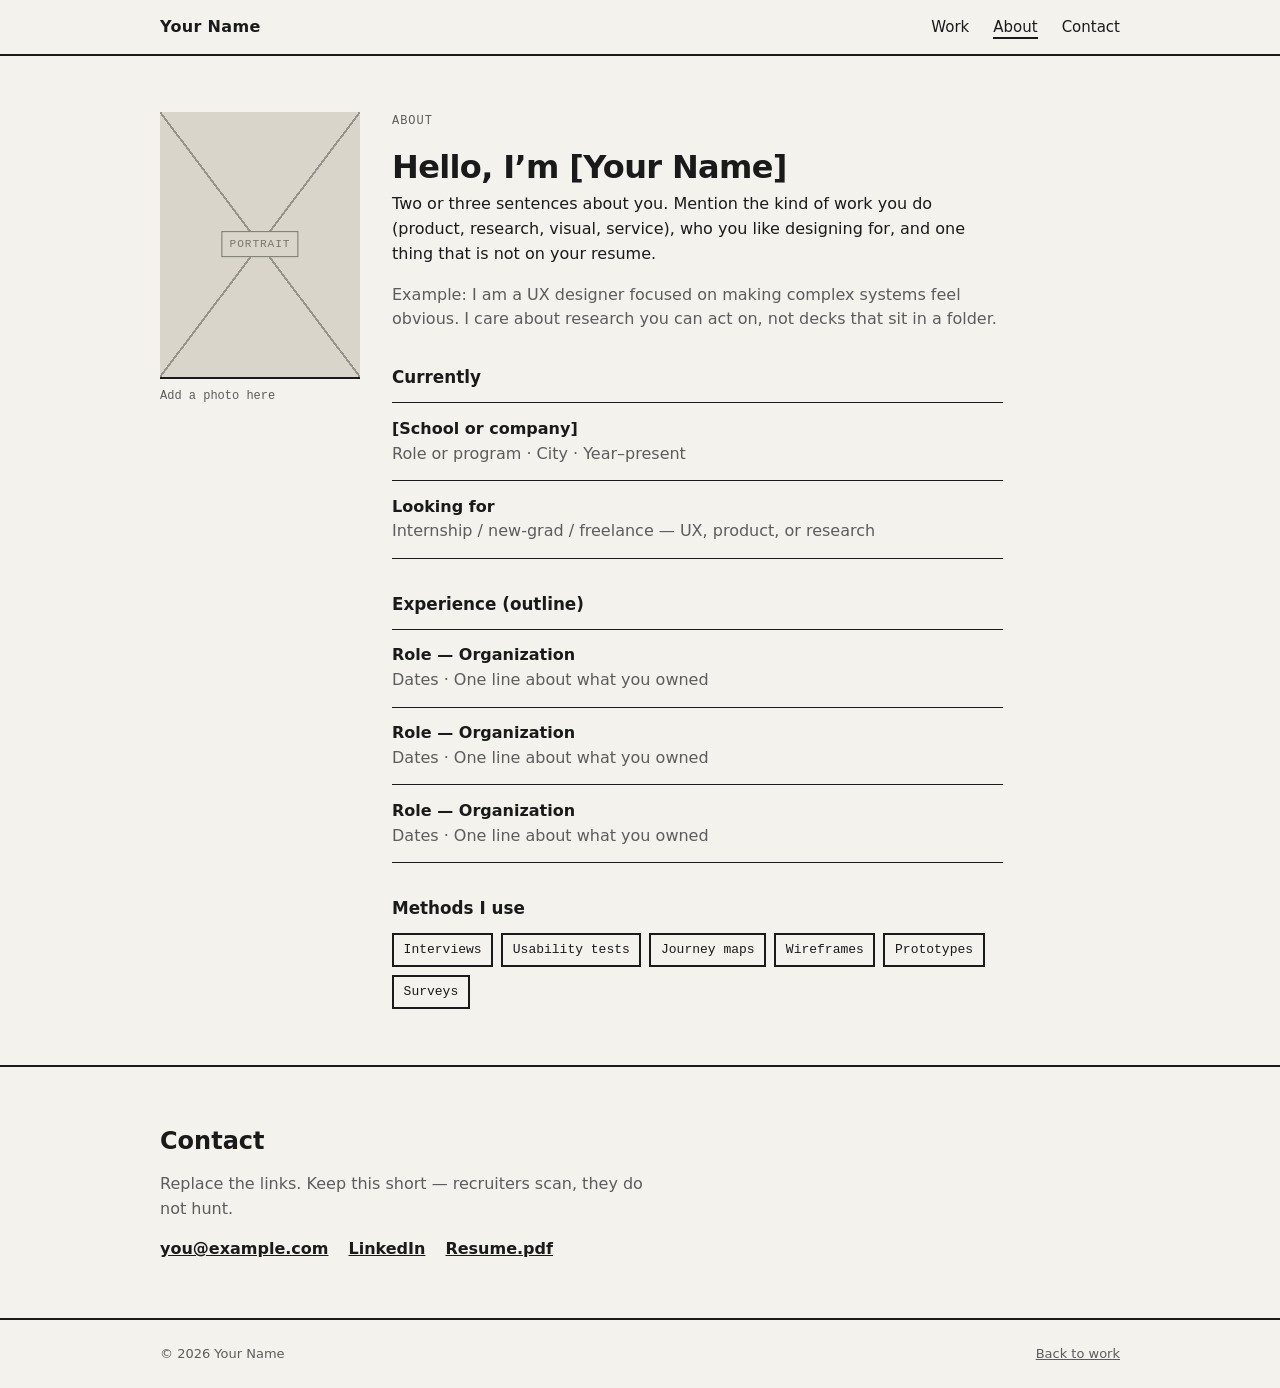
==== portfolio/about.html @ 162ba9b3 "Add low-fidelity UX portfolio skeleton Replace the developer-style template with a wireframe site me" ====
<!DOCTYPE html>
<html lang="en">
<head>
  <meta charset="UTF-8">
  <meta name="viewport" content="width=device-width, initial-scale=1.0">
  <title>About — Your Name</title>
  <meta name="description" content="About Your Name, UX designer.">
  <link rel="stylesheet" href="css/styles.css">
</head>
<body>
  <a class="skip-link" href="#main">Skip to content</a>

  <header class="site-header">
    <nav class="nav" aria-label="Primary">
      <a class="nav__mark" href="index.html">Your Name</a>
      <button class="nav__toggle" type="button" aria-label="Open menu" aria-expanded="false">
        <span></span><span></span><span></span>
      </button>
      <ul class="nav__links">
        <li><a href="index.html#work">Work</a></li>
        <li><a href="about.html" aria-current="page">About</a></li>
        <li><a href="#contact">Contact</a></li>
      </ul>
    </nav>
  </header>

  <main id="main">
    <section class="section">
      <div class="wrap split">
        <div>
          <!-- EDIT: replace this box with <img src="your-photo.jpg" alt="Your Name"> and add class box--photo to the parent -->
          <div class="box box--portrait" role="img" aria-label="Placeholder portrait">
            <span class="box__label">Portrait</span>
          </div>
          <p class="caption">Add a photo here</p>
        </div>

        <div class="prose">
          <p class="kicker">About</p>
          <h1 class="page-title">Hello, I’m [Your Name]</h1>
          <p>
            Two or three sentences about you. Mention the kind of work you do
            (product, research, visual, service), who you like designing for,
            and one thing that is not on your resume.
          </p>
          <p class="muted">
            Example: I am a UX designer focused on making complex systems
            feel obvious. I care about research you can act on, not decks
            that sit in a folder.
          </p>

          <h3>Currently</h3>
          <ul class="list">
            <li>
              <strong>[School or company]</strong>
              <span class="muted">Role or program · City · Year–present</span>
            </li>
            <li>
              <strong>Looking for</strong>
              <span class="muted">Internship / new-grad / freelance — UX, product, or research</span>
            </li>
          </ul>

          <h3>Experience (outline)</h3>
          <ul class="list">
            <li>
              <strong>Role — Organization</strong>
              <span class="muted">Dates · One line about what you owned</span>
            </li>
            <li>
              <strong>Role — Organization</strong>
              <span class="muted">Dates · One line about what you owned</span>
            </li>
            <li>
              <strong>Role — Organization</strong>
              <span class="muted">Dates · One line about what you owned</span>
            </li>
          </ul>

          <h3>Methods I use</h3>
          <div class="chip-row" aria-label="UX methods">
            <span class="chip">Interviews</span>
            <span class="chip">Usability tests</span>
            <span class="chip">Journey maps</span>
            <span class="chip">Wireframes</span>
            <span class="chip">Prototypes</span>
            <span class="chip">Surveys</span>
          </div>
        </div>
      </div>
    </section>

    <section class="section" id="contact">
      <div class="wrap">
        <h2>Contact</h2>
        <p class="muted" style="margin-top: 0.75rem; max-width: 50ch;">
          Replace the links. Keep this short — recruiters scan, they do not hunt.
        </p>
        <div class="contact-row">
          <a href="mailto:you@example.com">you@example.com</a>
          <a href="https://linkedin.com/in/yourusername" target="_blank" rel="noopener noreferrer">LinkedIn</a>
          <a href="#" aria-label="Resume PDF placeholder">Resume.pdf</a>
        </div>
      </div>
    </section>
  </main>

  <footer class="site-footer">
    <div class="wrap">
      <p>&copy; <span id="year"></span> Your Name</p>
      <p><a href="index.html">Back to work</a></p>
    </div>
  </footer>

  <script src="js/main.js"></script>
</body>
</html>
---- portfolio/css/styles.css ----
/* ==========================================================================
   UX portfolio skeleton — low-fidelity wireframe styles
   Edit the :root tokens below to restyle the whole site later.
   ========================================================================== */

:root {
  --ink: #1a1a1a;
  --paper: #f4f2ec;
  --paper-alt: #ebe8e0;
  --line: #1a1a1a;
  --mute: #5c5c5c;
  --block: #d9d5cb;
  --block-label: #7a776e;
  --focus: #1a1a1a;
  --max: 960px;
  --pad: 1.25rem;
  --header-h: 3.5rem;
  --font: "Segoe UI", system-ui, -apple-system, sans-serif;
  --font-mono: ui-monospace, "SF Mono", Menlo, Consolas, monospace;
}

*,
*::before,
*::after {
  box-sizing: border-box;
  margin: 0;
  padding: 0;
}

html {
  scroll-behavior: smooth;
}

body {
  font-family: var(--font);
  background: var(--paper);
  color: var(--ink);
  line-height: 1.55;
  min-height: 100vh;
}

img {
  max-width: 100%;
  display: block;
}

a {
  color: inherit;
}

a:focus-visible,
button:focus-visible {
  outline: 2px solid var(--focus);
  outline-offset: 3px;
}

.skip-link {
  position: absolute;
  left: var(--pad);
  top: -100px;
  background: var(--ink);
  color: var(--paper);
  padding: 0.5rem 0.75rem;
  z-index: 200;
}

.skip-link:focus {
  top: 0.5rem;
}

.wrap {
  width: min(100% - 2 * var(--pad), var(--max));
  margin-inline: auto;
}

/* --------------------------------------------------------------------------
   Header
   -------------------------------------------------------------------------- */

.site-header {
  position: sticky;
  top: 0;
  z-index: 100;
  height: var(--header-h);
  background: var(--paper);
  border-bottom: 2px solid var(--line);
}

.nav {
  display: flex;
  align-items: center;
  justify-content: space-between;
  height: 100%;
  width: min(100% - 2 * var(--pad), var(--max));
  margin-inline: auto;
  gap: 1rem;
}

.nav__mark {
  font-weight: 700;
  letter-spacing: 0.02em;
  text-decoration: none;
}

.nav__links {
  display: flex;
  gap: 1.5rem;
  list-style: none;
}

.nav__links a {
  text-decoration: none;
  font-size: 0.9375rem;
  border-bottom: 2px solid transparent;
  padding-bottom: 0.1rem;
}

.nav__links a:hover,
.nav__links a[aria-current="page"] {
  border-bottom-color: var(--ink);
}

.nav__toggle {
  display: none;
  background: none;
  border: 2px solid var(--line);
  width: 2.25rem;
  height: 2.25rem;
  cursor: pointer;
  position: relative;
}

.nav__toggle span {
  display: block;
  width: 14px;
  height: 2px;
  background: var(--ink);
  margin: 3px auto;
}

/* --------------------------------------------------------------------------
   Hero
   -------------------------------------------------------------------------- */

.hero {
  padding-block: 4rem 3rem;
  border-bottom: 2px solid var(--line);
}

.kicker {
  font-family: var(--font-mono);
  font-size: 0.75rem;
  letter-spacing: 0.08em;
  text-transform: uppercase;
  color: var(--mute);
  margin-bottom: 0.75rem;
}

.hero h1 {
  font-size: clamp(2rem, 6vw, 3.25rem);
  font-weight: 700;
  letter-spacing: -0.03em;
  line-height: 1.1;
  margin-bottom: 0.75rem;
}

.hero__role {
  font-size: 1.125rem;
  margin-bottom: 1rem;
}

.hero__blurb {
  max-width: 48ch;
  color: var(--mute);
  margin-bottom: 1.75rem;
}

.actions {
  display: flex;
  flex-wrap: wrap;
  gap: 0.75rem;
}

.btn {
  display: inline-block;
  padding: 0.6rem 1rem;
  border: 2px solid var(--line);
  text-decoration: none;
  font-size: 0.9375rem;
  font-weight: 600;
  background: transparent;
}

.btn:hover {
  background: var(--ink);
  color: var(--paper);
}

.btn--solid {
  background: var(--ink);
  color: var(--paper);
}

.btn--solid:hover {
  background: transparent;
  color: var(--ink);
}

/* --------------------------------------------------------------------------
   Sections
   -------------------------------------------------------------------------- */

.section {
  padding-block: 3.5rem;
}

.section + .section {
  border-top: 2px solid var(--line);
}

.section__head {
  display: flex;
  align-items: baseline;
  justify-content: space-between;
  gap: 1rem;
  margin-bottom: 1.75rem;
}

.section__head h2,
.page-title {
  font-size: clamp(1.5rem, 3vw, 2rem);
  letter-spacing: -0.02em;
}

.section__note {
  font-family: var(--font-mono);
  font-size: 0.75rem;
  color: var(--mute);
}

/* --------------------------------------------------------------------------
   Work cards
   -------------------------------------------------------------------------- */

.work-grid {
  display: grid;
  grid-template-columns: repeat(auto-fill, minmax(260px, 1fr));
  gap: 1.25rem;
}

.card {
  display: flex;
  flex-direction: column;
  border: 2px solid var(--line);
  text-decoration: none;
  background: var(--paper);
  min-height: 100%;
}

.card:hover .card__title {
  text-decoration: underline;
}

.card__body {
  padding: 1rem;
  display: flex;
  flex-direction: column;
  gap: 0.4rem;
  flex: 1;
}

.card__meta {
  font-family: var(--font-mono);
  font-size: 0.7rem;
  letter-spacing: 0.06em;
  text-transform: uppercase;
  color: var(--mute);
}

.card__title {
  font-size: 1.125rem;
}

.card__desc {
  color: var(--mute);
  font-size: 0.9375rem;
}

/* --------------------------------------------------------------------------
   Image / skeleton blocks (the low-fi “boxes”)
   -------------------------------------------------------------------------- */

.box {
  position: relative;
  background: var(--block);
  border-bottom: 2px solid var(--line);
  overflow: hidden;
}

.box--hero {
  aspect-ratio: 16 / 9;
}

.box--square {
  aspect-ratio: 1 / 1;
}

.box--portrait {
  aspect-ratio: 3 / 4;
}

.box--wide {
  aspect-ratio: 16 / 7;
}

.box--screen {
  aspect-ratio: 4 / 3;
  border: 2px solid var(--line);
}

/* Classic wireframe X */
.box::before,
.box::after {
  content: "";
  position: absolute;
  inset: 0;
  background: linear-gradient(
    to top right,
    transparent calc(50% - 1px),
    var(--line) calc(50% - 1px),
    var(--line) calc(50% + 1px),
    transparent calc(50% + 1px)
  );
  opacity: 0.35;
  pointer-events: none;
}

.box::after {
  background: linear-gradient(
    to top left,
    transparent calc(50% - 1px),
    var(--line) calc(50% - 1px),
    var(--line) calc(50% + 1px),
    transparent calc(50% + 1px)
  );
}

.box__label {
  position: absolute;
  z-index: 1;
  left: 50%;
  top: 50%;
  transform: translate(-50%, -50%);
  font-family: var(--font-mono);
  font-size: 0.7rem;
  letter-spacing: 0.08em;
  text-transform: uppercase;
  color: var(--block-label);
  background: var(--block);
  padding: 0.2rem 0.45rem;
  border: 1px solid var(--block-label);
}

/* When you add a real image, drop the X by adding .box--photo */
.box--photo::before,
.box--photo::after,
.box--photo .box__label {
  display: none;
}

.box--photo {
  background: transparent;
}

.box img {
  width: 100%;
  height: 100%;
  object-fit: cover;
}

/* --------------------------------------------------------------------------
   About / contact
   -------------------------------------------------------------------------- */

.split {
  display: grid;
  grid-template-columns: 200px 1fr;
  gap: 2rem;
  align-items: start;
}

.prose {
  max-width: 60ch;
}

.prose p + p {
  margin-top: 1rem;
}

.prose h3 {
  margin: 2rem 0 0.75rem;
  font-size: 1.05rem;
}

.muted {
  color: var(--mute);
}

.list {
  list-style: none;
}

.list li {
  padding-block: 0.85rem;
  border-bottom: 1px solid var(--line);
}

.list li:first-child {
  border-top: 1px solid var(--line);
}

.list strong {
  display: block;
}

.chip-row {
  display: flex;
  flex-wrap: wrap;
  gap: 0.5rem;
}

.chip {
  border: 2px solid var(--line);
  padding: 0.3rem 0.6rem;
  font-size: 0.8125rem;
  font-family: var(--font-mono);
}

.contact-row {
  display: flex;
  flex-wrap: wrap;
  gap: 1.25rem;
  margin-top: 1rem;
}

.contact-row a {
  font-weight: 600;
}

/* --------------------------------------------------------------------------
   Case study
   -------------------------------------------------------------------------- */

.cs-hero {
  padding-block: 2.5rem 0;
}

.cs-hero h1 {
  font-size: clamp(1.75rem, 4vw, 2.5rem);
  letter-spacing: -0.03em;
  margin: 0.35rem 0 0.75rem;
}

.cs-hero__lede {
  max-width: 56ch;
  color: var(--mute);
  margin-bottom: 1.5rem;
}

.meta-grid {
  display: grid;
  grid-template-columns: repeat(auto-fit, minmax(140px, 1fr));
  gap: 1rem;
  padding-block: 1.25rem;
  border-top: 2px solid var(--line);
  border-bottom: 2px solid var(--line);
  margin-top: 1.5rem;
}

.meta-grid dt {
  font-family: var(--font-mono);
  font-size: 0.7rem;
  letter-spacing: 0.08em;
  text-transform: uppercase;
  color: var(--mute);
  margin-bottom: 0.2rem;
}

.meta-grid dd {
  font-size: 0.9375rem;
}

.cs-cover {
  margin-top: 0;
}

.figure-grid {
  display: grid;
  grid-template-columns: repeat(auto-fit, minmax(200px, 1fr));
  gap: 1rem;
}

.caption {
  font-family: var(--font-mono);
  font-size: 0.75rem;
  color: var(--mute);
  margin-top: 0.5rem;
}

.insight {
  display: grid;
  grid-template-columns: 2.5rem 1fr;
  gap: 0.75rem;
  padding-block: 1rem;
  border-bottom: 1px solid var(--line);
}

.insight:first-of-type {
  border-top: 1px solid var(--line);
}

.insight__n {
  font-family: var(--font-mono);
  font-weight: 700;
}

.callout {
  border: 2px solid var(--line);
  padding: 1.25rem;
  background: var(--paper-alt);
  margin: 1.25rem 0;
}

.callout p {
  max-width: 60ch;
}

.stat-row {
  display: grid;
  grid-template-columns: repeat(auto-fit, minmax(160px, 1fr));
  gap: 1rem;
}

.stat {
  border: 2px solid var(--line);
  padding: 1rem;
}

.stat strong {
  display: block;
  font-size: 1.5rem;
  letter-spacing: -0.03em;
}

.cs-nav {
  display: flex;
  justify-content: space-between;
  gap: 1rem;
  flex-wrap: wrap;
}

.cs-nav a {
  font-weight: 600;
}

/* --------------------------------------------------------------------------
   Footer
   -------------------------------------------------------------------------- */

.site-footer {
  border-top: 2px solid var(--line);
  padding-block: 1.5rem;
  font-size: 0.8125rem;
  color: var(--mute);
}

.site-footer .wrap {
  display: flex;
  justify-content: space-between;
  gap: 1rem;
  flex-wrap: wrap;
}

/* --------------------------------------------------------------------------
   Mobile
   -------------------------------------------------------------------------- */

@media (max-width: 700px) {
  .split {
    grid-template-columns: 1fr;
  }

  .box--portrait {
    max-width: 220px;
  }

  .nav__toggle {
    display: block;
  }

  .nav__links {
    position: fixed;
    inset: var(--header-h) 0 0 0;
    flex-direction: column;
    align-items: stretch;
    gap: 0;
    background: var(--paper);
    border-top: 2px solid var(--line);
    transform: translateX(100%);
    transition: transform 160ms ease;
    padding: 0.5rem 0;
  }

  .nav__links.is-open {
    transform: translateX(0);
  }

  .nav__links a {
    display: block;
    padding: 1rem var(--pad);
    border-bottom: 1px solid var(--line);
  }
}

@media (prefers-reduced-motion: reduce) {
  html {
    scroll-behavior: auto;
  }

  .nav__links {
    transition: none;
  }
}
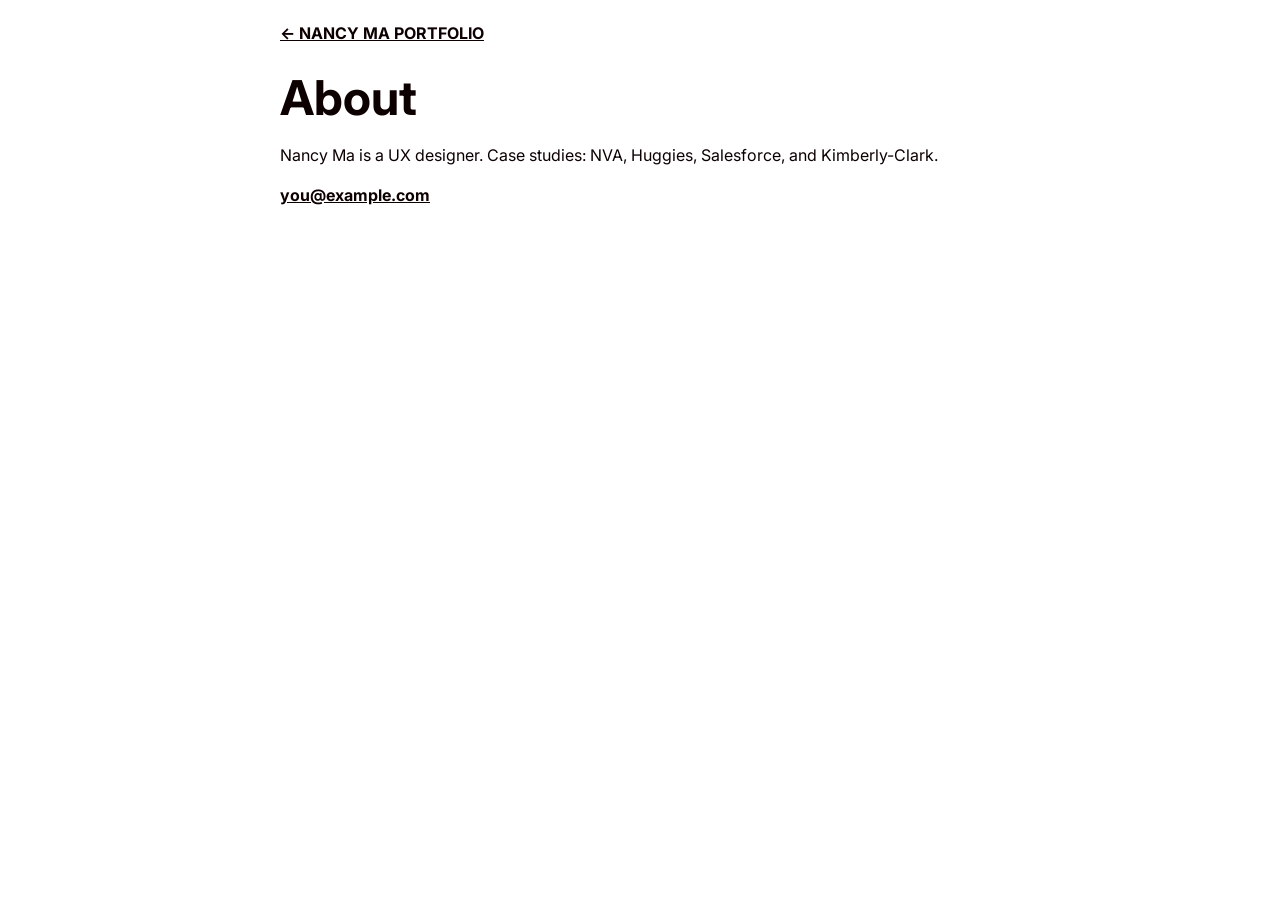
==== commit 74f6b489: "Implement Figma Portfolio 2027 NVA case study Match Desktop-1 for the NVA page (Kosugi Maru title, g" ====
--- a/portfolio/about.html
+++ b/portfolio/about.html
@@ -3,115 +3,22 @@
 <head>
   <meta charset="UTF-8">
   <meta name="viewport" content="width=device-width, initial-scale=1.0">
-  <title>About — Your Name</title>
-  <meta name="description" content="About Your Name, UX designer.">
+  <title>About — Nancy Ma</title>
+  <meta name="description" content="About Nancy Ma, UX designer.">
+  <link rel="preconnect" href="https://fonts.googleapis.com">
+  <link rel="preconnect" href="https://fonts.gstatic.com" crossorigin>
+  <link href="https://fonts.googleapis.com/css2?family=Inter:wght@400;700&family=Kosugi+Maru&display=swap" rel="stylesheet">
   <link rel="stylesheet" href="css/styles.css">
 </head>
 <body>
   <a class="skip-link" href="#main">Skip to content</a>
-
-  <header class="site-header">
-    <nav class="nav" aria-label="Primary">
-      <a class="nav__mark" href="index.html">Your Name</a>
-      <button class="nav__toggle" type="button" aria-label="Open menu" aria-expanded="false">
-        <span></span><span></span><span></span>
-      </button>
-      <ul class="nav__links">
-        <li><a href="index.html#work">Work</a></li>
-        <li><a href="about.html" aria-current="page">About</a></li>
-        <li><a href="#contact">Contact</a></li>
-      </ul>
-    </nav>
-  </header>
-
-  <main id="main">
-    <section class="section">
-      <div class="wrap split">
-        <div>
-          <!-- EDIT: replace this box with <img src="your-photo.jpg" alt="Your Name"> and add class box--photo to the parent -->
-          <div class="box box--portrait" role="img" aria-label="Placeholder portrait">
-            <span class="box__label">Portrait</span>
-          </div>
-          <p class="caption">Add a photo here</p>
-        </div>
-
-        <div class="prose">
-          <p class="kicker">About</p>
-          <h1 class="page-title">Hello, I’m [Your Name]</h1>
-          <p>
-            Two or three sentences about you. Mention the kind of work you do
-            (product, research, visual, service), who you like designing for,
-            and one thing that is not on your resume.
-          </p>
-          <p class="muted">
-            Example: I am a UX designer focused on making complex systems
-            feel obvious. I care about research you can act on, not decks
-            that sit in a folder.
-          </p>
-
-          <h3>Currently</h3>
-          <ul class="list">
-            <li>
-              <strong>[School or company]</strong>
-              <span class="muted">Role or program · City · Year–present</span>
-            </li>
-            <li>
-              <strong>Looking for</strong>
-              <span class="muted">Internship / new-grad / freelance — UX, product, or research</span>
-            </li>
-          </ul>
-
-          <h3>Experience (outline)</h3>
-          <ul class="list">
-            <li>
-              <strong>Role — Organization</strong>
-              <span class="muted">Dates · One line about what you owned</span>
-            </li>
-            <li>
-              <strong>Role — Organization</strong>
-              <span class="muted">Dates · One line about what you owned</span>
-            </li>
-            <li>
-              <strong>Role — Organization</strong>
-              <span class="muted">Dates · One line about what you owned</span>
-            </li>
-          </ul>
-
-          <h3>Methods I use</h3>
-          <div class="chip-row" aria-label="UX methods">
-            <span class="chip">Interviews</span>
-            <span class="chip">Usability tests</span>
-            <span class="chip">Journey maps</span>
-            <span class="chip">Wireframes</span>
-            <span class="chip">Prototypes</span>
-            <span class="chip">Surveys</span>
-          </div>
-        </div>
-      </div>
-    </section>
-
-    <section class="section" id="contact">
-      <div class="wrap">
-        <h2>Contact</h2>
-        <p class="muted" style="margin-top: 0.75rem; max-width: 50ch;">
-          Replace the links. Keep this short — recruiters scan, they do not hunt.
-        </p>
-        <div class="contact-row">
-          <a href="mailto:you@example.com">you@example.com</a>
-          <a href="https://linkedin.com/in/yourusername" target="_blank" rel="noopener noreferrer">LinkedIn</a>
-          <a href="#" aria-label="Resume PDF placeholder">Resume.pdf</a>
-        </div>
-      </div>
-    </section>
+  <main id="main" class="about">
+    <p><a href="index.html">← NANCY MA PORTFOLIO</a></p>
+    <h1>About</h1>
+    <p>
+      Nancy Ma is a UX designer. Case studies: NVA, Huggies, Salesforce, and Kimberly-Clark.
+    </p>
+    <p><a href="mailto:you@example.com">you@example.com</a></p>
   </main>
-
-  <footer class="site-footer">
-    <div class="wrap">
-      <p>&copy; <span id="year"></span> Your Name</p>
-      <p><a href="index.html">Back to work</a></p>
-    </div>
-  </footer>
-
-  <script src="js/main.js"></script>
 </body>
 </html>
--- a/portfolio/css/styles.css
+++ b/portfolio/css/styles.css
@@ -1,22 +1,15 @@
-/* ==========================================================================
-   UX portfolio skeleton — low-fidelity wireframe styles
-   Edit the :root tokens below to restyle the whole site later.
-   ========================================================================== */
+/* Portfolio 2027 — adapted from Figma Desktop - 1 / Desktop - 2 */
 
 :root {
-  --ink: #1a1a1a;
-  --paper: #f4f2ec;
-  --paper-alt: #ebe8e0;
-  --line: #1a1a1a;
-  --mute: #5c5c5c;
-  --block: #d9d5cb;
-  --block-label: #7a776e;
-  --focus: #1a1a1a;
-  --max: 960px;
-  --pad: 1.25rem;
-  --header-h: 3.5rem;
-  --font: "Segoe UI", system-ui, -apple-system, sans-serif;
-  --font-mono: ui-monospace, "SF Mono", Menlo, Consolas, monospace;
+  --ink: #0d0000;
+  --paper: #ffffff;
+  --preview: #d9d9d9;
+  --nva-green: #62b12d;
+  --ethos-blue: #2a44c5;
+  --font: "Inter", "Segoe UI", system-ui, sans-serif;
+  --font-display: "Kosugi Maru", "Hiragino Maru Gothic ProN", "Segoe UI", sans-serif;
+  --home-inset: 67px;
+  --page-max: 1440px;
 }
 
 *,
@@ -35,13 +28,13 @@
   font-family: var(--font);
   background: var(--paper);
   color: var(--ink);
-  line-height: 1.55;
   min-height: 100vh;
+  line-height: 1.21;
 }
 
 img {
+  display: block;
   max-width: 100%;
-  display: block;
 }
 
 a {
@@ -50,13 +43,13 @@
 
 a:focus-visible,
 button:focus-visible {
-  outline: 2px solid var(--focus);
+  outline: 2px solid var(--ink);
   outline-offset: 3px;
 }
 
 .skip-link {
   position: absolute;
-  left: var(--pad);
+  left: 1rem;
   top: -100px;
   background: var(--ink);
   color: var(--paper);
@@ -68,557 +61,300 @@
   top: 0.5rem;
 }
 
-.wrap {
-  width: min(100% - 2 * var(--pad), var(--max));
+/* --------------------------------------------------------------------------
+   Home — Figma Desktop - 2 (30:15)
+   -------------------------------------------------------------------------- */
+
+.home {
+  width: min(100%, var(--page-max));
   margin-inline: auto;
-}
-
-/* --------------------------------------------------------------------------
-   Header
-   -------------------------------------------------------------------------- */
-
-.site-header {
-  position: sticky;
-  top: 0;
-  z-index: 100;
-  height: var(--header-h);
-  background: var(--paper);
-  border-bottom: 2px solid var(--line);
-}
-
-.nav {
+  padding: 21px var(--home-inset) 80px;
+}
+
+.home__title {
+  font-weight: 700;
+  font-size: clamp(2.5rem, 8.2vw, 100px);
+  line-height: 1.21;
+  letter-spacing: -0.02em;
+  margin-bottom: 0;
+}
+
+.home__body {
   display: flex;
-  align-items: center;
-  justify-content: space-between;
-  height: 100%;
-  width: min(100% - 2 * var(--pad), var(--max));
-  margin-inline: auto;
-  gap: 1rem;
-}
-
-.nav__mark {
-  font-weight: 700;
-  letter-spacing: 0.02em;
-  text-decoration: none;
-}
-
-.nav__links {
-  display: flex;
-  gap: 1.5rem;
-  list-style: none;
-}
-
-.nav__links a {
-  text-decoration: none;
-  font-size: 0.9375rem;
-  border-bottom: 2px solid transparent;
-  padding-bottom: 0.1rem;
-}
-
-.nav__links a:hover,
-.nav__links a[aria-current="page"] {
-  border-bottom-color: var(--ink);
-}
-
-.nav__toggle {
-  display: none;
-  background: none;
-  border: 2px solid var(--line);
-  width: 2.25rem;
-  height: 2.25rem;
-  cursor: pointer;
-  position: relative;
-}
-
-.nav__toggle span {
-  display: block;
-  width: 14px;
-  height: 2px;
-  background: var(--ink);
-  margin: 3px auto;
-}
-
-/* --------------------------------------------------------------------------
-   Hero
-   -------------------------------------------------------------------------- */
-
-.hero {
-  padding-block: 4rem 3rem;
-  border-bottom: 2px solid var(--line);
-}
-
-.kicker {
-  font-family: var(--font-mono);
-  font-size: 0.75rem;
-  letter-spacing: 0.08em;
-  text-transform: uppercase;
-  color: var(--mute);
-  margin-bottom: 0.75rem;
-}
-
-.hero h1 {
-  font-size: clamp(2rem, 6vw, 3.25rem);
-  font-weight: 700;
-  letter-spacing: -0.03em;
-  line-height: 1.1;
-  margin-bottom: 0.75rem;
-}
-
-.hero__role {
-  font-size: 1.125rem;
-  margin-bottom: 1rem;
-}
-
-.hero__blurb {
-  max-width: 48ch;
-  color: var(--mute);
-  margin-bottom: 1.75rem;
-}
-
-.actions {
-  display: flex;
-  flex-wrap: wrap;
-  gap: 0.75rem;
-}
-
-.btn {
-  display: inline-block;
-  padding: 0.6rem 1rem;
-  border: 2px solid var(--line);
-  text-decoration: none;
-  font-size: 0.9375rem;
-  font-weight: 600;
-  background: transparent;
-}
-
-.btn:hover {
-  background: var(--ink);
-  color: var(--paper);
-}
-
-.btn--solid {
-  background: var(--ink);
-  color: var(--paper);
-}
-
-.btn--solid:hover {
-  background: transparent;
-  color: var(--ink);
-}
-
-/* --------------------------------------------------------------------------
-   Sections
-   -------------------------------------------------------------------------- */
-
-.section {
-  padding-block: 3.5rem;
-}
-
-.section + .section {
-  border-top: 2px solid var(--line);
-}
-
-.section__head {
-  display: flex;
-  align-items: baseline;
-  justify-content: space-between;
-  gap: 1rem;
-  margin-bottom: 1.75rem;
-}
-
-.section__head h2,
-.page-title {
-  font-size: clamp(1.5rem, 3vw, 2rem);
-  letter-spacing: -0.02em;
-}
-
-.section__note {
-  font-family: var(--font-mono);
-  font-size: 0.75rem;
-  color: var(--mute);
-}
-
-/* --------------------------------------------------------------------------
-   Work cards
-   -------------------------------------------------------------------------- */
-
-.work-grid {
-  display: grid;
-  grid-template-columns: repeat(auto-fill, minmax(260px, 1fr));
-  gap: 1.25rem;
-}
-
-.card {
+  align-items: flex-start;
+  gap: 58px;
+  margin-top: 0;
+}
+
+.home__rail {
   display: flex;
   flex-direction: column;
-  border: 2px solid var(--line);
-  text-decoration: none;
-  background: var(--paper);
-  min-height: 100%;
-}
-
-.card:hover .card__title {
-  text-decoration: underline;
-}
-
-.card__body {
-  padding: 1rem;
+  gap: 12px;
+  flex: 0 0 238px;
+  width: 238px;
+}
+
+.stamp {
   display: flex;
   flex-direction: column;
-  gap: 0.4rem;
-  flex: 1;
-}
-
-.card__meta {
-  font-family: var(--font-mono);
-  font-size: 0.7rem;
-  letter-spacing: 0.06em;
-  text-transform: uppercase;
-  color: var(--mute);
-}
-
-.card__title {
-  font-size: 1.125rem;
-}
-
-.card__desc {
-  color: var(--mute);
-  font-size: 0.9375rem;
+  align-items: center;
+  gap: 4px;
+  width: 75px;
+  padding: 12px 8px;
+  border: 1px solid #000;
+  background: #fff;
+  font-size: 12px;
+  line-height: normal;
+  color: var(--ink);
+}
+
+.stamp__dow {
+  font-weight: 700;
+  width: 100%;
+}
+
+.stamp__num {
+  font-weight: 400;
+  text-align: center;
+  width: 100%;
+}
+
+.studies {
+  display: flex;
+  flex-direction: column;
+  gap: 4px;
+  width: 238px;
+  min-height: 185px;
+  padding: 12px 24px;
+  border: 1px solid #000;
+  background: #fff;
+  font-size: 12px;
+  line-height: normal;
+  color: var(--ink);
+}
+
+.studies__label {
+  font-weight: 700;
+}
+
+.studies a {
+  font-weight: 400;
+  text-decoration: none;
+}
+
+.studies a:hover,
+.studies a[aria-current="page"] {
+  text-decoration: underline;
+}
+
+.home__preview {
+  flex: 1 1 auto;
+  width: min(100%, 1004px);
+  height: 680px;
+  background: var(--preview);
+  overflow: hidden;
+}
+
+.home__preview a,
+.home__preview img {
+  width: 100%;
+  height: 100%;
+}
+
+.home__preview img {
+  object-fit: cover;
+  object-position: top center;
+}
+
+.home__preview-empty {
+  width: 100%;
+  height: 100%;
+  background: var(--preview);
 }
 
 /* --------------------------------------------------------------------------
-   Image / skeleton blocks (the low-fi “boxes”)
+   NVA case study — Figma Desktop - 1 (24:5)
+   6 equal columns, 22px gap. Side columns are the page margins.
    -------------------------------------------------------------------------- */
 
-.box {
+.nva-page {
   position: relative;
-  background: var(--block);
-  border-bottom: 2px solid var(--line);
+  width: min(100%, var(--page-max));
+  margin-inline: auto;
+  min-height: 100vh;
+}
+
+.nva-back {
+  position: absolute;
+  left: var(--home-inset);
+  top: 21px;
+  font-size: 12px;
+  font-weight: 700;
+  text-decoration: none;
+  z-index: 1;
+}
+
+.nva-back:hover {
+  text-decoration: underline;
+}
+
+.nva-grid {
+  display: grid;
+  grid-template-columns: repeat(6, minmax(0, 1fr));
+  column-gap: 22px;
+  row-gap: 22px;
+  padding: 154px 0 133px;
+  align-items: start;
+}
+
+.nva-title {
+  grid-column: 2;
+  grid-row: 1;
+  font-family: var(--font-display);
+  font-size: 32px;
+  font-weight: 400;
+  line-height: normal;
+  width: min(100%, 362px);
+  color: #000;
+}
+
+.nva-frame {
+  grid-column: 2 / span 4;
+  grid-row: 2;
+  width: 100%;
+  height: 477px;
+  border: 10px solid var(--nva-green);
+  border-radius: 16px;
   overflow: hidden;
-}
-
-.box--hero {
-  aspect-ratio: 16 / 9;
-}
-
-.box--square {
-  aspect-ratio: 1 / 1;
-}
-
-.box--portrait {
-  aspect-ratio: 3 / 4;
-}
-
-.box--wide {
-  aspect-ratio: 16 / 7;
-}
-
-.box--screen {
-  aspect-ratio: 4 / 3;
-  border: 2px solid var(--line);
-}
-
-/* Classic wireframe X */
-.box::before,
-.box::after {
-  content: "";
-  position: absolute;
-  inset: 0;
-  background: linear-gradient(
-    to top right,
-    transparent calc(50% - 1px),
-    var(--line) calc(50% - 1px),
-    var(--line) calc(50% + 1px),
-    transparent calc(50% + 1px)
-  );
-  opacity: 0.35;
-  pointer-events: none;
-}
-
-.box::after {
-  background: linear-gradient(
-    to top left,
-    transparent calc(50% - 1px),
-    var(--line) calc(50% - 1px),
-    var(--line) calc(50% + 1px),
-    transparent calc(50% + 1px)
-  );
-}
-
-.box__label {
-  position: absolute;
-  z-index: 1;
-  left: 50%;
-  top: 50%;
-  transform: translate(-50%, -50%);
-  font-family: var(--font-mono);
-  font-size: 0.7rem;
-  letter-spacing: 0.08em;
-  text-transform: uppercase;
-  color: var(--block-label);
-  background: var(--block);
-  padding: 0.2rem 0.45rem;
-  border: 1px solid var(--block-label);
-}
-
-/* When you add a real image, drop the X by adding .box--photo */
-.box--photo::before,
-.box--photo::after,
-.box--photo .box__label {
-  display: none;
-}
-
-.box--photo {
-  background: transparent;
-}
-
-.box img {
+  background: var(--preview);
+}
+
+.nva-frame img {
   width: 100%;
   height: 100%;
   object-fit: cover;
+  object-position: top center;
+}
+
+.nva-tile {
+  grid-row: 3;
+  width: 100%;
+  height: 160px;
+  overflow: hidden;
+  background: var(--preview);
+}
+
+.nva-tile img {
+  width: 100%;
+  height: 100%;
+  object-fit: cover;
+  object-position: center;
+}
+
+.nva-tile--nva {
+  grid-column: 2;
+  border: 9px solid var(--nva-green);
+}
+
+.nva-tile--huggies {
+  grid-column: 3;
+}
+
+.nva-tile--ethos {
+  grid-column: 4;
+  border: 3px solid var(--ethos-blue);
+}
+
+.nva-tile--sjsu {
+  grid-column: 5;
 }
 
 /* --------------------------------------------------------------------------
-   About / contact
+   About (same type system; not in the Figma frames)
    -------------------------------------------------------------------------- */
 
-.split {
-  display: grid;
-  grid-template-columns: 200px 1fr;
-  gap: 2rem;
-  align-items: start;
-}
-
-.prose {
-  max-width: 60ch;
-}
-
-.prose p + p {
-  margin-top: 1rem;
-}
-
-.prose h3 {
-  margin: 2rem 0 0.75rem;
-  font-size: 1.05rem;
-}
-
-.muted {
-  color: var(--mute);
-}
-
-.list {
-  list-style: none;
-}
-
-.list li {
-  padding-block: 0.85rem;
-  border-bottom: 1px solid var(--line);
-}
-
-.list li:first-child {
-  border-top: 1px solid var(--line);
-}
-
-.list strong {
-  display: block;
-}
-
-.chip-row {
-  display: flex;
-  flex-wrap: wrap;
-  gap: 0.5rem;
-}
-
-.chip {
-  border: 2px solid var(--line);
-  padding: 0.3rem 0.6rem;
-  font-size: 0.8125rem;
-  font-family: var(--font-mono);
-}
-
-.contact-row {
-  display: flex;
-  flex-wrap: wrap;
-  gap: 1.25rem;
-  margin-top: 1rem;
-}
-
-.contact-row a {
-  font-weight: 600;
-}
-
-/* --------------------------------------------------------------------------
-   Case study
-   -------------------------------------------------------------------------- */
-
-.cs-hero {
-  padding-block: 2.5rem 0;
-}
-
-.cs-hero h1 {
-  font-size: clamp(1.75rem, 4vw, 2.5rem);
-  letter-spacing: -0.03em;
-  margin: 0.35rem 0 0.75rem;
-}
-
-.cs-hero__lede {
-  max-width: 56ch;
-  color: var(--mute);
-  margin-bottom: 1.5rem;
-}
-
-.meta-grid {
-  display: grid;
-  grid-template-columns: repeat(auto-fit, minmax(140px, 1fr));
-  gap: 1rem;
-  padding-block: 1.25rem;
-  border-top: 2px solid var(--line);
-  border-bottom: 2px solid var(--line);
-  margin-top: 1.5rem;
-}
-
-.meta-grid dt {
-  font-family: var(--font-mono);
-  font-size: 0.7rem;
-  letter-spacing: 0.08em;
-  text-transform: uppercase;
-  color: var(--mute);
-  margin-bottom: 0.2rem;
-}
-
-.meta-grid dd {
-  font-size: 0.9375rem;
-}
-
-.cs-cover {
-  margin-top: 0;
-}
-
-.figure-grid {
-  display: grid;
-  grid-template-columns: repeat(auto-fit, minmax(200px, 1fr));
-  gap: 1rem;
-}
-
-.caption {
-  font-family: var(--font-mono);
-  font-size: 0.75rem;
-  color: var(--mute);
-  margin-top: 0.5rem;
-}
-
-.insight {
-  display: grid;
-  grid-template-columns: 2.5rem 1fr;
-  gap: 0.75rem;
-  padding-block: 1rem;
-  border-bottom: 1px solid var(--line);
-}
-
-.insight:first-of-type {
-  border-top: 1px solid var(--line);
-}
-
-.insight__n {
-  font-family: var(--font-mono);
-  font-weight: 700;
-}
-
-.callout {
-  border: 2px solid var(--line);
-  padding: 1.25rem;
-  background: var(--paper-alt);
-  margin: 1.25rem 0;
-}
-
-.callout p {
-  max-width: 60ch;
-}
-
-.stat-row {
-  display: grid;
-  grid-template-columns: repeat(auto-fit, minmax(160px, 1fr));
-  gap: 1rem;
-}
-
-.stat {
-  border: 2px solid var(--line);
-  padding: 1rem;
-}
-
-.stat strong {
-  display: block;
-  font-size: 1.5rem;
-  letter-spacing: -0.03em;
-}
-
-.cs-nav {
-  display: flex;
-  justify-content: space-between;
-  gap: 1rem;
-  flex-wrap: wrap;
-}
-
-.cs-nav a {
-  font-weight: 600;
-}
-
-/* --------------------------------------------------------------------------
-   Footer
-   -------------------------------------------------------------------------- */
-
-.site-footer {
-  border-top: 2px solid var(--line);
-  padding-block: 1.5rem;
-  font-size: 0.8125rem;
-  color: var(--mute);
-}
-
-.site-footer .wrap {
-  display: flex;
-  justify-content: space-between;
-  gap: 1rem;
-  flex-wrap: wrap;
+.about {
+  width: min(100% - 2 * var(--home-inset), 720px);
+  margin: 21px auto 80px;
+}
+
+.about h1 {
+  font-weight: 700;
+  font-size: clamp(2rem, 6vw, 48px);
+  margin: 1.5rem 0 1rem;
+}
+
+.about p {
+  font-size: 16px;
+  line-height: 1.5;
+  margin-bottom: 1rem;
+}
+
+.about a {
+  font-weight: 700;
 }
 
 /* --------------------------------------------------------------------------
    Mobile
    -------------------------------------------------------------------------- */
 
-@media (max-width: 700px) {
-  .split {
-    grid-template-columns: 1fr;
-  }
-
-  .box--portrait {
-    max-width: 220px;
-  }
-
-  .nav__toggle {
-    display: block;
-  }
-
-  .nav__links {
-    position: fixed;
-    inset: var(--header-h) 0 0 0;
+@media (max-width: 900px) {
+  .home {
+    padding: 24px 20px 48px;
+  }
+
+  .home__body {
     flex-direction: column;
-    align-items: stretch;
-    gap: 0;
-    background: var(--paper);
-    border-top: 2px solid var(--line);
-    transform: translateX(100%);
-    transition: transform 160ms ease;
-    padding: 0.5rem 0;
-  }
-
-  .nav__links.is-open {
-    transform: translateX(0);
-  }
-
-  .nav__links a {
-    display: block;
-    padding: 1rem var(--pad);
-    border-bottom: 1px solid var(--line);
+    gap: 24px;
+  }
+
+  .home__rail {
+    flex-direction: row;
+    flex-wrap: wrap;
+    width: 100%;
+    flex-basis: auto;
+  }
+
+  .home__preview {
+    width: 100%;
+    height: auto;
+    aspect-ratio: 1004 / 680;
+  }
+
+  .nva-back {
+    left: 20px;
+    top: 16px;
+  }
+
+  .nva-grid {
+    grid-template-columns: repeat(2, minmax(0, 1fr));
+    padding: 64px 20px 48px;
+    row-gap: 16px;
+    column-gap: 16px;
+  }
+
+  .nva-title,
+  .nva-frame {
+    grid-column: 1 / -1;
+  }
+
+  .nva-title {
+    width: auto;
+    font-size: 24px;
+  }
+
+  .nva-frame {
+    height: auto;
+    aspect-ratio: 952.67 / 477;
+  }
+
+  .nva-tile,
+  .nva-tile--nva,
+  .nva-tile--huggies,
+  .nva-tile--ethos,
+  .nva-tile--sjsu {
+    grid-column: auto;
+    grid-row: auto;
   }
 }
 
@@ -626,8 +362,4 @@
   html {
     scroll-behavior: auto;
   }
-
-  .nav__links {
-    transition: none;
-  }
-}
+}
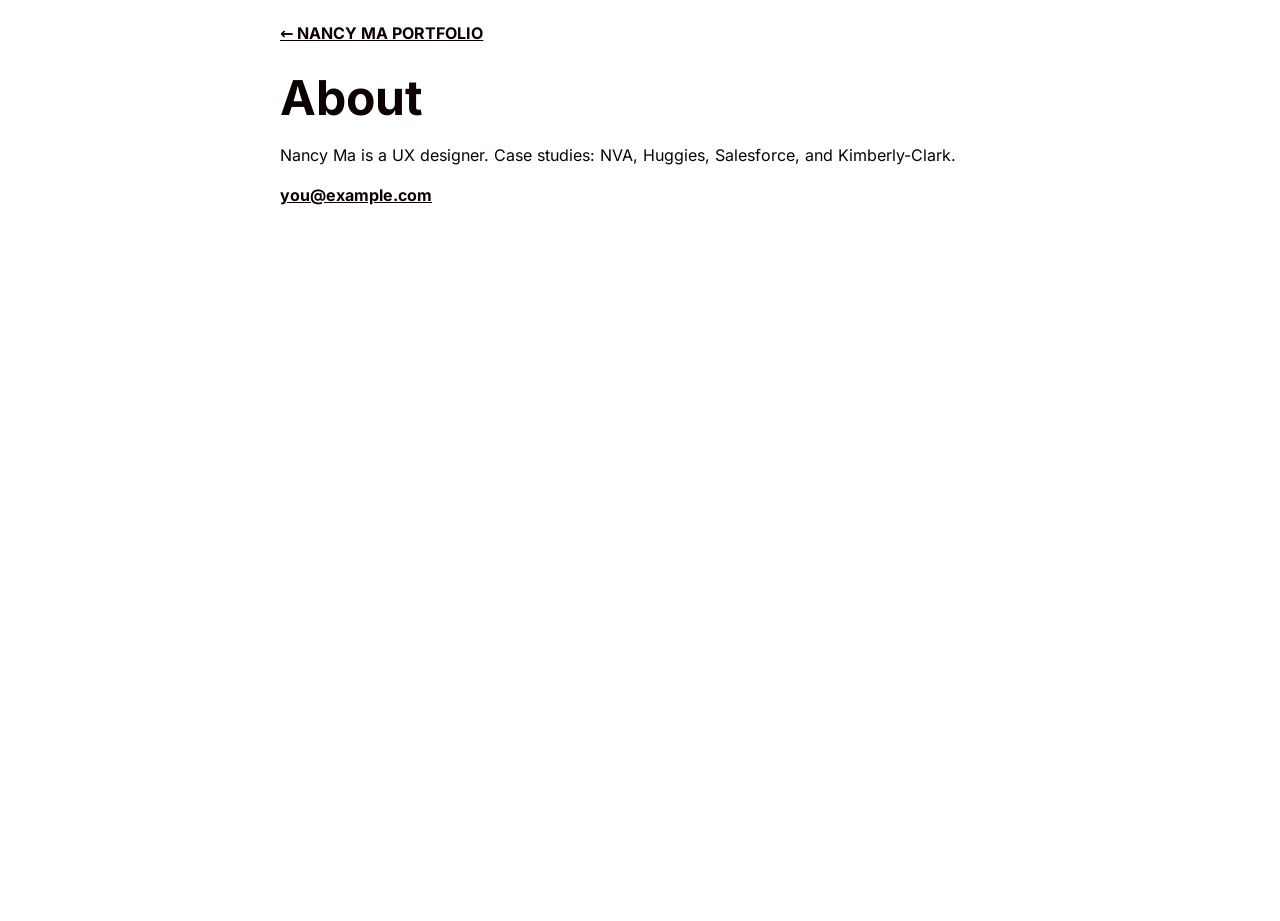
==== commit 2321a724: "Match Figma spacing, type, and NVA preview crop Self-host Inter and Kosugi Maru, use the file’s vert" ====
--- a/portfolio/about.html
+++ b/portfolio/about.html
@@ -5,9 +5,6 @@
   <meta name="viewport" content="width=device-width, initial-scale=1.0">
   <title>About — Nancy Ma</title>
   <meta name="description" content="About Nancy Ma, UX designer.">
-  <link rel="preconnect" href="https://fonts.googleapis.com">
-  <link rel="preconnect" href="https://fonts.gstatic.com" crossorigin>
-  <link href="https://fonts.googleapis.com/css2?family=Inter:wght@400;700&family=Kosugi+Maru&display=swap" rel="stylesheet">
   <link rel="stylesheet" href="css/styles.css">
 </head>
 <body>
--- a/portfolio/css/styles.css
+++ b/portfolio/css/styles.css
@@ -1,4 +1,20 @@
 /* Portfolio 2027 — adapted from Figma Desktop - 1 / Desktop - 2 */
+
+@font-face {
+  font-family: "Inter";
+  font-style: normal;
+  font-weight: 400 700;
+  font-display: swap;
+  src: url("../fonts/inter-latin.woff2") format("woff2");
+}
+
+@font-face {
+  font-family: "Kosugi Maru";
+  font-style: normal;
+  font-weight: 400;
+  font-display: swap;
+  src: url("../fonts/kosugi-maru-latin.woff2") format("woff2");
+}
 
 :root {
   --ink: #0d0000;
@@ -108,6 +124,12 @@
   color: var(--ink);
 }
 
+.stamp__dow,
+.stamp__num {
+  font-size: 12px;
+  line-height: normal;
+}
+
 .stamp__dow {
   font-weight: 700;
   width: 100%;
@@ -162,8 +184,9 @@
 }
 
 .home__preview img {
-  object-fit: cover;
+  object-fit: contain;
   object-position: top center;
+  background: var(--preview);
 }
 
 .home__preview-empty {
@@ -202,7 +225,7 @@
   display: grid;
   grid-template-columns: repeat(6, minmax(0, 1fr));
   column-gap: 22px;
-  row-gap: 22px;
+  row-gap: 0;
   padding: 154px 0 133px;
   align-items: start;
 }
@@ -213,9 +236,12 @@
   font-family: var(--font-display);
   font-size: 32px;
   font-weight: 400;
+  font-synthesis: none;
   line-height: normal;
   width: min(100%, 362px);
   color: #000;
+  margin-bottom: 63px;
+  white-space: nowrap;
 }
 
 .nva-frame {
@@ -227,6 +253,7 @@
   border-radius: 16px;
   overflow: hidden;
   background: var(--preview);
+  margin-bottom: 131px;
 }
 
 .nva-frame img {
@@ -341,11 +368,14 @@
   .nva-title {
     width: auto;
     font-size: 24px;
+    margin-bottom: 16px;
+    white-space: normal;
   }
 
   .nva-frame {
     height: auto;
     aspect-ratio: 952.67 / 477;
+    margin-bottom: 16px;
   }
 
   .nva-tile,
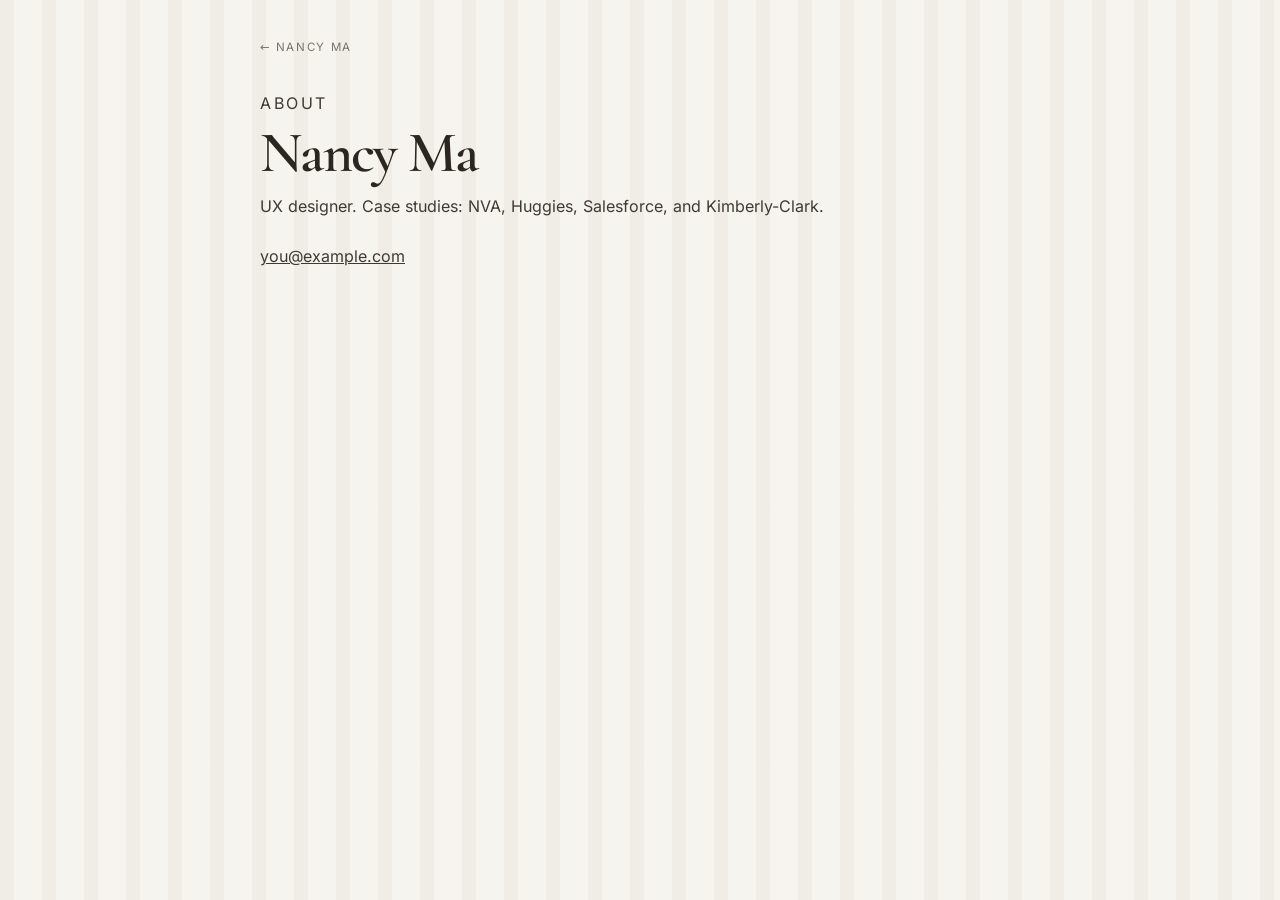
==== commit 5a785ec1: "Replace the NVA screenshot page with written case studies Clicking a book or View project now opens " ====
--- a/portfolio/about.html
+++ b/portfolio/about.html
@@ -7,14 +7,13 @@
   <meta name="description" content="About Nancy Ma, UX designer.">
   <link rel="stylesheet" href="css/styles.css">
 </head>
-<body>
+<body class="shelf-body">
   <a class="skip-link" href="#main">Skip to content</a>
-  <main id="main" class="about">
-    <p><a href="index.html">← NANCY MA PORTFOLIO</a></p>
-    <h1>About</h1>
-    <p>
-      Nancy Ma is a UX designer. Case studies: NVA, Huggies, Salesforce, and Kimberly-Clark.
-    </p>
+  <main id="main" class="study">
+    <a class="study__back" href="index.html">← Nancy Ma</a>
+    <p class="study__kicker">About</p>
+    <h1>Nancy Ma</h1>
+    <p class="study__lede">UX designer. Case studies: NVA, Huggies, Salesforce, and Kimberly-Clark.</p>
     <p><a href="mailto:you@example.com">you@example.com</a></p>
   </main>
 </body>
--- a/portfolio/css/styles.css
+++ b/portfolio/css/styles.css
@@ -14,6 +14,14 @@
   font-weight: 400;
   font-display: swap;
   src: url("../fonts/kosugi-maru-latin.woff2") format("woff2");
+}
+
+@font-face {
+  font-family: "Cormorant Garamond";
+  font-style: normal;
+  font-weight: 500 600;
+  font-display: swap;
+  src: url("../fonts/cormorant-garamond.woff2") format("woff2");
 }
 
 :root {
@@ -26,6 +34,15 @@
   --font-display: "Kosugi Maru", "Hiragino Maru Gothic ProN", "Segoe UI", sans-serif;
   --home-inset: 67px;
   --page-max: 1440px;
+  --serif: "Cormorant Garamond", "Times New Roman", serif;
+  --shelf-paper: #f6f4ef;
+  --book-cream: #efe4c4;
+  --book-cream-ink: #3a3428;
+  --book-forest: #2c3b30;
+  --book-forest-ink: #f3efe4;
+  --book-clay: #e39b7c;
+  --book-clay-ink: #3d2418;
+  --book-night: #1b1524;
 }
 
 *,
@@ -196,104 +213,397 @@
 }
 
 /* --------------------------------------------------------------------------
-   NVA case study — Figma Desktop - 1 (24:5)
-   6 equal columns, 22px gap. Side columns are the page margins.
+   Home — book shelf
    -------------------------------------------------------------------------- */
 
-.nva-page {
+.shelf-body {
+  background:
+    repeating-linear-gradient(
+      90deg,
+      rgba(228, 224, 214, 0.35) 0 14px,
+      rgba(246, 244, 239, 0.9) 14px 42px
+    ),
+    var(--shelf-paper);
+  color: #2b2720;
+  min-height: 100vh;
+}
+
+.shelf {
   position: relative;
-  width: min(100%, var(--page-max));
+  width: min(100% - 3rem, 1280px);
   margin-inline: auto;
   min-height: 100vh;
-}
-
-.nva-back {
+  padding: 2.75rem 0 2rem;
+  display: grid;
+  grid-template-rows: auto 1fr auto;
+}
+
+.shelf__intro {
+  max-width: 22rem;
+  z-index: 2;
+}
+
+.shelf__kicker {
+  font-size: 0.75rem;
+  letter-spacing: 0.16em;
+  text-transform: uppercase;
+  color: #7a7468;
+  margin-bottom: 0.85rem;
+}
+
+.shelf__title {
+  font-family: var(--serif);
+  font-weight: 600;
+  font-size: clamp(2.75rem, 6vw, 4.25rem);
+  letter-spacing: -0.03em;
+  line-height: 0.95;
+  margin-bottom: 0.85rem;
+}
+
+.shelf__lede {
+  font-size: 1rem;
+  line-height: 1.45;
+  color: #5c564c;
+  max-width: 20rem;
+  margin-bottom: 1.25rem;
+}
+
+.shelf__meta {
+  display: grid;
+  grid-template-columns: 1fr auto;
+  gap: 1.25rem 2rem;
+  max-width: 22rem;
+  padding-top: 0.85rem;
+  border-top: 1px solid #d8d2c6;
+  font-size: 0.8rem;
+}
+
+.shelf__meta dt {
+  color: #8a8376;
+  margin-bottom: 0.2rem;
+  letter-spacing: 0.08em;
+  text-transform: uppercase;
+  font-size: 0.68rem;
+}
+
+.shelf__meta a {
+  text-decoration: none;
+  font-weight: 600;
+}
+
+.shelf__meta a:hover {
+  text-decoration: underline;
+}
+
+.shelf__stage {
+  position: relative;
+  min-height: 560px;
+  display: flex;
+  align-items: flex-end;
+  justify-content: center;
+  gap: clamp(1rem, 3vw, 2.5rem);
+  padding: 1rem 0 2.5rem;
+}
+
+.book-spine {
   position: absolute;
-  left: var(--home-inset);
-  top: 21px;
-  font-size: 12px;
-  font-weight: 700;
+  left: 0;
+  bottom: 18%;
+  width: 58px;
+  height: 280px;
+  background: linear-gradient(90deg, #141018 0%, #241c2e 72%, #3a3146 100%);
+  color: transparent;
+  border-radius: 3px 2px 2px 3px;
+  box-shadow: 10px 18px 40px rgba(20, 16, 24, 0.18);
+  text-indent: -9999px;
+  overflow: hidden;
+}
+
+.book-spine:focus-visible {
+  outline-offset: 4px;
+}
+
+.book {
+  position: relative;
+  width: min(230px, 28vw);
+  height: 330px;
   text-decoration: none;
-  z-index: 1;
-}
-
-.nva-back:hover {
+  color: inherit;
+  flex: 0 0 auto;
+  filter: drop-shadow(12px 24px 28px rgba(40, 32, 20, 0.18));
+  transition: transform 220ms ease, filter 220ms ease;
+  transform: perspective(900px) rotateY(-8deg);
+}
+
+.book:hover,
+.book:focus-visible,
+.book.is-featured {
+  transform: perspective(900px) rotateY(-8deg) translateY(-12px);
+  filter: drop-shadow(14px 30px 32px rgba(40, 32, 20, 0.24));
+}
+
+.book--cream {
+  align-self: flex-end;
+  margin-bottom: 1.5rem;
+}
+
+.book--forest {
+  align-self: center;
+  width: min(250px, 30vw);
+  height: 360px;
+  z-index: 2;
+}
+
+.book--clay {
+  align-self: flex-start;
+  margin-top: 1.5rem;
+  transform: perspective(900px) rotateY(-8deg) rotate(5deg);
+}
+
+.book--clay:hover,
+.book--clay:focus-visible,
+.book--clay.is-featured {
+  transform: perspective(900px) rotateY(-8deg) rotate(5deg) translateY(-12px);
+}
+
+.book__pages {
+  position: absolute;
+  inset: 10px -13px 10px auto;
+  width: 14px;
+  background:
+    linear-gradient(90deg, #f3efe6, #fff 40%, #f7f2e8),
+    repeating-linear-gradient(
+      180deg,
+      #fff 0 3px,
+      #e8e0d0 3px 4px
+    );
+  border-radius: 0 3px 3px 0;
+  box-shadow: 2px 0 0 rgba(0, 0, 0, 0.04);
+}
+
+.book__cover {
+  position: relative;
+  display: flex;
+  flex-direction: column;
+  align-items: center;
+  text-align: center;
+  height: 100%;
+  padding: 2rem 1.35rem 1.15rem;
+  border-radius: 3px 5px 5px 3px;
+  overflow: hidden;
+}
+
+.book__cover::before {
+  content: "";
+  position: absolute;
+  inset: 0 auto 0 0;
+  width: 14px;
+  background: linear-gradient(90deg, rgba(0, 0, 0, 0.22), rgba(0, 0, 0, 0.03));
+}
+
+.book__cover::after {
+  content: "";
+  position: absolute;
+  inset: 0;
+  pointer-events: none;
+  background: linear-gradient(90deg, transparent 82%, rgba(255, 255, 255, 0.14));
+  box-shadow: inset 0 1px 0 rgba(255, 255, 255, 0.18);
+}
+
+.book--cream .book__cover {
+  background: linear-gradient(165deg, #f7edd0 0%, var(--book-cream) 55%, #e7d8ad 100%);
+  color: var(--book-cream-ink);
+}
+
+.book--forest .book__cover {
+  background: linear-gradient(165deg, #35463a 0%, var(--book-forest) 60%, #243228 100%);
+  color: var(--book-forest-ink);
+}
+
+.book--clay .book__cover {
+  background: linear-gradient(165deg, #edb094 0%, var(--book-clay) 55%, #d88766 100%);
+  color: var(--book-clay-ink);
+}
+
+.book__name {
+  font-family: var(--serif);
+  font-weight: 600;
+  font-size: clamp(1.65rem, 2.4vw, 2.15rem);
+  letter-spacing: -0.02em;
+  line-height: 1;
+}
+
+.book__blurb {
+  margin-top: 0.7rem;
+  font-size: 0.78rem;
+  line-height: 1.4;
+  max-width: 16ch;
+  opacity: 0.82;
+}
+
+.book__icon {
+  margin-top: auto;
+  margin-bottom: auto;
+  display: grid;
+  place-items: center;
+  opacity: 0.9;
+}
+
+.book__mono {
+  font-size: 0.62rem;
+  letter-spacing: 0.18em;
+  opacity: 0.55;
+}
+
+.shelf__foot {
+  display: grid;
+  grid-template-columns: 1fr 1fr auto;
+  gap: 1.5rem;
+  align-items: end;
+  padding-top: 0.5rem;
+  color: #6d675c;
+  font-size: 0.86rem;
+}
+
+.shelf__stat span {
+  display: block;
+  font-size: 0.68rem;
+  letter-spacing: 0.12em;
+  color: #9a9386;
+  margin-bottom: 0.25rem;
+}
+
+.shelf__copy {
+  font-size: 0.72rem;
+  letter-spacing: 0.08em;
+}
+
+/* --------------------------------------------------------------------------
+   Case study pages (opened from a book / View project)
+   -------------------------------------------------------------------------- */
+
+.study {
+  width: min(100% - 3rem, 760px);
+  margin: 0 auto;
+  padding: 2.25rem 0 4.5rem;
+}
+
+.study__back {
+  display: inline-block;
+  font-size: 0.72rem;
+  letter-spacing: 0.14em;
+  text-transform: uppercase;
+  text-decoration: none;
+  color: #7a7468;
+  margin-bottom: 2.25rem;
+}
+
+.study__back:hover {
+  color: #2b2720;
+}
+
+.study__kicker {
+  font-size: 0.72rem;
+  letter-spacing: 0.16em;
+  text-transform: uppercase;
+  color: #7a7468;
+  margin-bottom: 0.6rem;
+}
+
+.study h1 {
+  font-family: var(--serif);
+  font-weight: 600;
+  font-size: clamp(2.4rem, 6vw, 3.6rem);
+  letter-spacing: -0.03em;
+  line-height: 0.95;
+  margin-bottom: 0.85rem;
+}
+
+.study__lede {
+  font-size: 1.125rem;
+  line-height: 1.45;
+  color: #5c564c;
+  margin-bottom: 1.5rem;
+}
+
+.study__meta {
+  display: grid;
+  grid-template-columns: repeat(auto-fit, minmax(140px, 1fr));
+  gap: 1rem;
+  padding: 1rem 0 1.75rem;
+  border-top: 1px solid #d8d2c6;
+  border-bottom: 1px solid #d8d2c6;
+  margin-bottom: 2rem;
+}
+
+.study__meta dt {
+  font-size: 0.68rem;
+  letter-spacing: 0.1em;
+  text-transform: uppercase;
+  color: #8a8376;
+  margin-bottom: 0.25rem;
+}
+
+.study__meta dd {
+  font-size: 0.95rem;
+}
+
+.study h2 {
+  font-family: var(--serif);
+  font-weight: 600;
+  font-size: 1.5rem;
+  margin: 2.25rem 0 0.75rem;
+}
+
+.study p,
+.study li {
+  font-size: 1rem;
+  line-height: 1.6;
+  color: #3f3a33;
+}
+
+.study p + p {
+  margin-top: 0.9rem;
+}
+
+.study ul {
+  margin: 0.5rem 0 0 1.2rem;
+}
+
+.study figure {
+  margin: 1.5rem 0 0.5rem;
+}
+
+.study figure img {
+  width: 100%;
+  height: auto;
+  border-radius: 4px;
+}
+
+.study figcaption {
+  margin-top: 0.5rem;
+  font-size: 0.8rem;
+  color: #8a8376;
+}
+
+.study__nav {
+  display: flex;
+  justify-content: space-between;
+  gap: 1rem;
+  flex-wrap: wrap;
+  margin-top: 3rem;
+  padding-top: 1.25rem;
+  border-top: 1px solid #d8d2c6;
+  font-size: 0.9rem;
+}
+
+.study__nav a {
+  text-decoration: none;
+  font-weight: 600;
+}
+
+.study__nav a:hover {
   text-decoration: underline;
-}
-
-.nva-grid {
-  display: grid;
-  grid-template-columns: repeat(6, minmax(0, 1fr));
-  column-gap: 22px;
-  row-gap: 0;
-  padding: 154px 0 133px;
-  align-items: start;
-}
-
-.nva-title {
-  grid-column: 2;
-  grid-row: 1;
-  font-family: var(--font-display);
-  font-size: 32px;
-  font-weight: 400;
-  font-synthesis: none;
-  line-height: normal;
-  width: min(100%, 362px);
-  color: #000;
-  margin-bottom: 63px;
-  white-space: nowrap;
-}
-
-.nva-frame {
-  grid-column: 2 / span 4;
-  grid-row: 2;
-  width: 100%;
-  height: 477px;
-  border: 10px solid var(--nva-green);
-  border-radius: 16px;
-  overflow: hidden;
-  background: var(--preview);
-  margin-bottom: 131px;
-}
-
-.nva-frame img {
-  width: 100%;
-  height: 100%;
-  object-fit: cover;
-  object-position: top center;
-}
-
-.nva-tile {
-  grid-row: 3;
-  width: 100%;
-  height: 160px;
-  overflow: hidden;
-  background: var(--preview);
-}
-
-.nva-tile img {
-  width: 100%;
-  height: 100%;
-  object-fit: cover;
-  object-position: center;
-}
-
-.nva-tile--nva {
-  grid-column: 2;
-  border: 9px solid var(--nva-green);
-}
-
-.nva-tile--huggies {
-  grid-column: 3;
-}
-
-.nva-tile--ethos {
-  grid-column: 4;
-  border: 3px solid var(--ethos-blue);
-}
-
-.nva-tile--sjsu {
-  grid-column: 5;
 }
 
 /* --------------------------------------------------------------------------
@@ -326,6 +636,45 @@
    -------------------------------------------------------------------------- */
 
 @media (max-width: 900px) {
+  .shelf {
+    width: min(100% - 2rem, 1280px);
+    padding-top: 1.5rem;
+  }
+
+  .shelf__stage {
+    min-height: 0;
+    flex-wrap: wrap;
+    justify-content: center;
+    padding: 2rem 0;
+  }
+
+  .book-spine {
+    display: none;
+  }
+
+  .book,
+  .book--forest {
+    width: min(200px, 42vw);
+    height: 290px;
+    margin: 0;
+  }
+
+  .book,
+  .book--clay,
+  .book:hover,
+  .book:focus-visible,
+  .book.is-featured,
+  .book--clay:hover,
+  .book--clay:focus-visible,
+  .book--clay.is-featured {
+    transform: none;
+  }
+
+  .shelf__foot {
+    grid-template-columns: 1fr;
+    gap: 1rem;
+  }
+
   .home {
     padding: 24px 20px 48px;
   }
@@ -348,43 +697,8 @@
     aspect-ratio: 1004 / 680;
   }
 
-  .nva-back {
-    left: 20px;
-    top: 16px;
-  }
-
-  .nva-grid {
-    grid-template-columns: repeat(2, minmax(0, 1fr));
-    padding: 64px 20px 48px;
-    row-gap: 16px;
-    column-gap: 16px;
-  }
-
-  .nva-title,
-  .nva-frame {
-    grid-column: 1 / -1;
-  }
-
-  .nva-title {
-    width: auto;
-    font-size: 24px;
-    margin-bottom: 16px;
-    white-space: normal;
-  }
-
-  .nva-frame {
-    height: auto;
-    aspect-ratio: 952.67 / 477;
-    margin-bottom: 16px;
-  }
-
-  .nva-tile,
-  .nva-tile--nva,
-  .nva-tile--huggies,
-  .nva-tile--ethos,
-  .nva-tile--sjsu {
-    grid-column: auto;
-    grid-row: auto;
+  .study {
+    width: min(100% - 2rem, 760px);
   }
 }
 
@@ -392,4 +706,16 @@
   html {
     scroll-behavior: auto;
   }
-}
+
+  .book,
+  .book--clay,
+  .book:hover,
+  .book:focus-visible,
+  .book.is-featured,
+  .book--clay:hover,
+  .book--clay:focus-visible,
+  .book--clay.is-featured {
+    transition: none;
+    transform: none;
+  }
+}
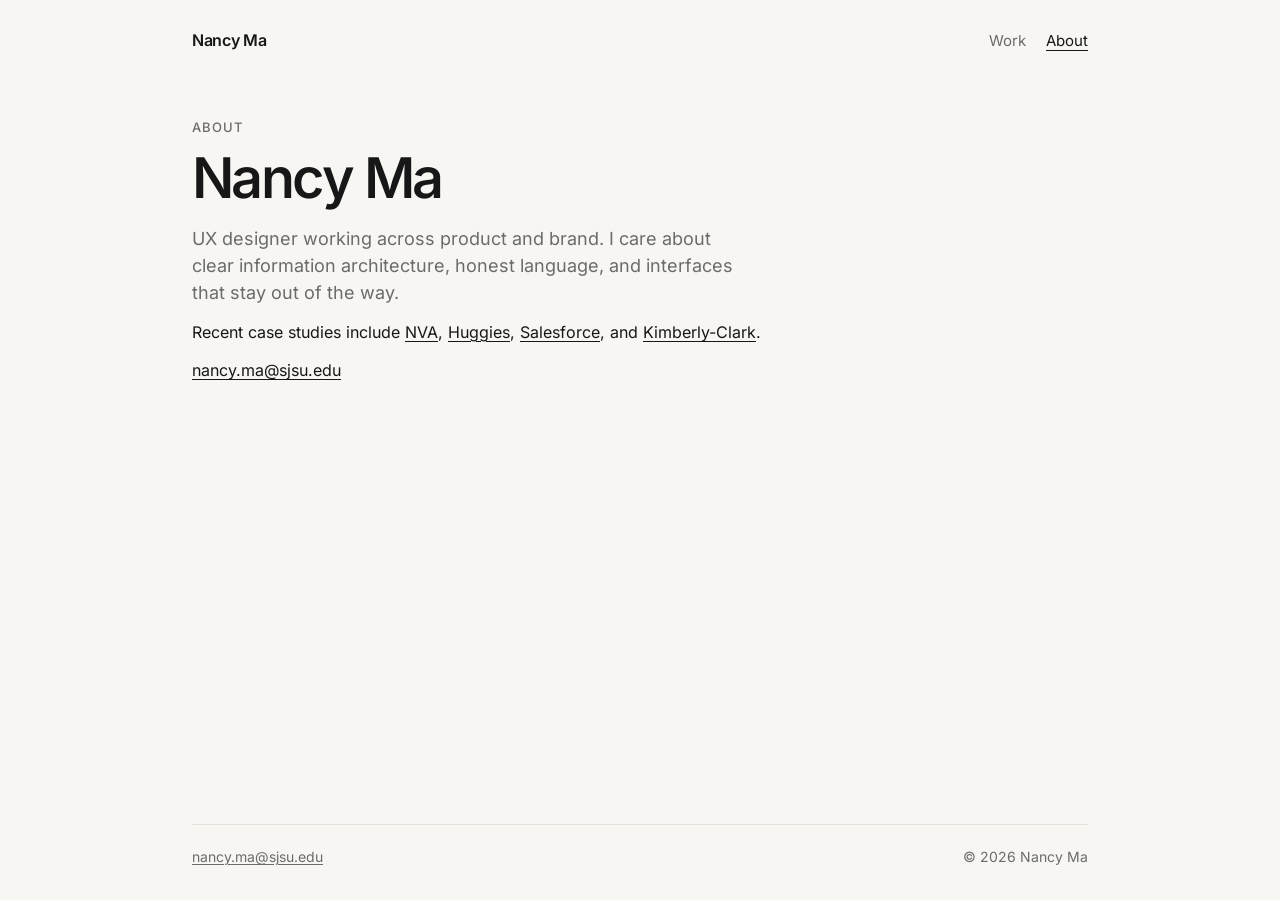
==== commit 0d14ee1b: "Replace the Figma collage with a simple UX portfolio Swap the home screenshot layout for a name, int" ====
--- a/portfolio/about.html
+++ b/portfolio/about.html
@@ -7,14 +7,42 @@
   <meta name="description" content="About Nancy Ma, UX designer.">
   <link rel="stylesheet" href="css/styles.css">
 </head>
-<body class="shelf-body">
+<body>
   <a class="skip-link" href="#main">Skip to content</a>
-  <main id="main" class="study">
-    <a class="study__back" href="index.html">← Nancy Ma</a>
-    <p class="study__kicker">About</p>
+
+  <header class="site-header">
+    <a class="wordmark" href="index.html">Nancy Ma</a>
+    <nav class="site-nav" aria-label="Primary">
+      <a href="index.html#work">Work</a>
+      <a href="about.html" aria-current="page">About</a>
+    </nav>
+  </header>
+
+  <main id="main" class="page">
+    <p class="eyebrow">About</p>
     <h1>Nancy Ma</h1>
-    <p class="study__lede">UX designer. Case studies: NVA, Huggies, Salesforce, and Kimberly-Clark.</p>
-    <p><a href="mailto:you@example.com">you@example.com</a></p>
+    <p class="lede">
+      UX designer working across product and brand. I care about clear
+      information architecture, honest language, and interfaces that stay
+      out of the way.
+    </p>
+    <p>
+      Recent case studies include
+      <a href="work/nva.html">NVA</a>,
+      <a href="work/huggies.html">Huggies</a>,
+      <a href="work/salesforce.html">Salesforce</a>, and
+      <a href="work/kimberly-clark.html">Kimberly-Clark</a>.
+    </p>
+    <p>
+      <a href="mailto:nancy.ma@sjsu.edu">nancy.ma@sjsu.edu</a>
+    </p>
   </main>
+
+  <footer class="site-footer">
+    <a href="mailto:nancy.ma@sjsu.edu">nancy.ma@sjsu.edu</a>
+    <p>© <span id="year"></span> Nancy Ma</p>
+  </footer>
+
+  <script src="js/main.js"></script>
 </body>
 </html>
--- a/portfolio/css/styles.css
+++ b/portfolio/css/styles.css
@@ -1,5 +1,3 @@
-/* Portfolio 2027 — adapted from Figma Desktop - 1 / Desktop - 2 */
-
 @font-face {
   font-family: "Inter";
   font-style: normal;
@@ -8,41 +6,14 @@
   src: url("../fonts/inter-latin.woff2") format("woff2");
 }
 
-@font-face {
-  font-family: "Kosugi Maru";
-  font-style: normal;
-  font-weight: 400;
-  font-display: swap;
-  src: url("../fonts/kosugi-maru-latin.woff2") format("woff2");
-}
-
-@font-face {
-  font-family: "Cormorant Garamond";
-  font-style: normal;
-  font-weight: 500 600;
-  font-display: swap;
-  src: url("../fonts/cormorant-garamond.woff2") format("woff2");
-}
-
 :root {
-  --ink: #0d0000;
-  --paper: #ffffff;
-  --preview: #d9d9d9;
-  --nva-green: #62b12d;
-  --ethos-blue: #2a44c5;
+  --bg: #f7f6f3;
+  --ink: #171717;
+  --muted: #6b6b6b;
+  --line: #e4e2dc;
   --font: "Inter", "Segoe UI", system-ui, sans-serif;
-  --font-display: "Kosugi Maru", "Hiragino Maru Gothic ProN", "Segoe UI", sans-serif;
-  --home-inset: 67px;
-  --page-max: 1440px;
-  --serif: "Cormorant Garamond", "Times New Roman", serif;
-  --shelf-paper: #f6f4ef;
-  --book-cream: #efe4c4;
-  --book-cream-ink: #3a3428;
-  --book-forest: #2c3b30;
-  --book-forest-ink: #f3efe4;
-  --book-clay: #e39b7c;
-  --book-clay-ink: #3d2418;
-  --book-night: #1b1524;
+  --page: 42rem;
+  --wide: 56rem;
 }
 
 *,
@@ -58,24 +29,27 @@
 }
 
 body {
+  min-height: 100vh;
+  display: flex;
+  flex-direction: column;
+  background: var(--bg);
+  color: var(--ink);
   font-family: var(--font);
-  background: var(--paper);
-  color: var(--ink);
-  min-height: 100vh;
-  line-height: 1.21;
+  font-size: 1rem;
+  line-height: 1.55;
 }
 
 img {
   display: block;
   max-width: 100%;
+  height: auto;
 }
 
 a {
   color: inherit;
 }
 
-a:focus-visible,
-button:focus-visible {
+a:focus-visible {
   outline: 2px solid var(--ink);
   outline-offset: 3px;
 }
@@ -83,622 +57,282 @@
 .skip-link {
   position: absolute;
   left: 1rem;
-  top: -100px;
+  top: -3rem;
+  z-index: 10;
+  padding: 0.5rem 0.75rem;
   background: var(--ink);
-  color: var(--paper);
-  padding: 0.5rem 0.75rem;
-  z-index: 200;
+  color: var(--bg);
 }
 
 .skip-link:focus {
-  top: 0.5rem;
-}
-
-/* --------------------------------------------------------------------------
-   Home — Figma Desktop - 2 (30:15)
-   -------------------------------------------------------------------------- */
-
-.home {
-  width: min(100%, var(--page-max));
+  top: 1rem;
+}
+
+.site-header,
+.site-footer,
+.hero,
+.work,
+.page {
+  width: min(var(--wide), calc(100% - 2.5rem));
   margin-inline: auto;
-  padding: 21px var(--home-inset) 80px;
-}
-
-.home__title {
-  font-weight: 700;
-  font-size: clamp(2.5rem, 8.2vw, 100px);
-  line-height: 1.21;
+}
+
+.site-header {
+  display: flex;
+  align-items: baseline;
+  justify-content: space-between;
+  gap: 1.5rem;
+  padding: 1.75rem 0 1.5rem;
+}
+
+.wordmark {
+  font-weight: 600;
   letter-spacing: -0.02em;
-  margin-bottom: 0;
-}
-
-.home__body {
-  display: flex;
-  align-items: flex-start;
-  gap: 58px;
-  margin-top: 0;
-}
-
-.home__rail {
-  display: flex;
-  flex-direction: column;
-  gap: 12px;
-  flex: 0 0 238px;
-  width: 238px;
-}
-
-.stamp {
-  display: flex;
-  flex-direction: column;
-  align-items: center;
-  gap: 4px;
-  width: 75px;
-  padding: 12px 8px;
-  border: 1px solid #000;
-  background: #fff;
-  font-size: 12px;
-  line-height: normal;
+  text-decoration: none;
+}
+
+.site-nav {
+  display: flex;
+  gap: 1.25rem;
+  font-size: 0.9375rem;
+}
+
+.site-nav a {
+  text-decoration: none;
+  color: var(--muted);
+}
+
+.site-nav a:hover,
+.site-nav a[aria-current="page"] {
   color: var(--ink);
 }
 
-.stamp__dow,
-.stamp__num {
-  font-size: 12px;
-  line-height: normal;
-}
-
-.stamp__dow {
-  font-weight: 700;
-  width: 100%;
-}
-
-.stamp__num {
-  font-weight: 400;
-  text-align: center;
-  width: 100%;
-}
-
-.studies {
-  display: flex;
-  flex-direction: column;
-  gap: 4px;
-  width: 238px;
-  min-height: 185px;
-  padding: 12px 24px;
-  border: 1px solid #000;
-  background: #fff;
-  font-size: 12px;
-  line-height: normal;
-  color: var(--ink);
-}
-
-.studies__label {
-  font-weight: 700;
-}
-
-.studies a {
-  font-weight: 400;
-  text-decoration: none;
-}
-
-.studies a:hover,
-.studies a[aria-current="page"] {
+.site-nav a[aria-current="page"] {
   text-decoration: underline;
-}
-
-.home__preview {
-  flex: 1 1 auto;
-  width: min(100%, 1004px);
-  height: 680px;
-  background: var(--preview);
-  overflow: hidden;
-}
-
-.home__preview a,
-.home__preview img {
-  width: 100%;
-  height: 100%;
-}
-
-.home__preview img {
-  object-fit: contain;
-  object-position: top center;
-  background: var(--preview);
-}
-
-.home__preview-empty {
-  width: 100%;
-  height: 100%;
-  background: var(--preview);
-}
-
-/* --------------------------------------------------------------------------
-   Home — book shelf
-   -------------------------------------------------------------------------- */
-
-.shelf-body {
-  background:
-    repeating-linear-gradient(
-      90deg,
-      rgba(228, 224, 214, 0.35) 0 14px,
-      rgba(246, 244, 239, 0.9) 14px 42px
-    ),
-    var(--shelf-paper);
-  color: #2b2720;
-  min-height: 100vh;
-}
-
-.shelf {
-  position: relative;
-  width: min(100% - 3rem, 1280px);
-  margin-inline: auto;
-  min-height: 100vh;
-  padding: 2.75rem 0 2rem;
-  display: grid;
-  grid-template-rows: auto 1fr auto;
-}
-
-.shelf__intro {
-  max-width: 22rem;
-  z-index: 2;
-}
-
-.shelf__kicker {
-  font-size: 0.75rem;
-  letter-spacing: 0.16em;
-  text-transform: uppercase;
-  color: #7a7468;
-  margin-bottom: 0.85rem;
-}
-
-.shelf__title {
-  font-family: var(--serif);
-  font-weight: 600;
-  font-size: clamp(2.75rem, 6vw, 4.25rem);
-  letter-spacing: -0.03em;
-  line-height: 0.95;
-  margin-bottom: 0.85rem;
-}
-
-.shelf__lede {
-  font-size: 1rem;
-  line-height: 1.45;
-  color: #5c564c;
-  max-width: 20rem;
-  margin-bottom: 1.25rem;
-}
-
-.shelf__meta {
-  display: grid;
-  grid-template-columns: 1fr auto;
-  gap: 1.25rem 2rem;
-  max-width: 22rem;
-  padding-top: 0.85rem;
-  border-top: 1px solid #d8d2c6;
-  font-size: 0.8rem;
-}
-
-.shelf__meta dt {
-  color: #8a8376;
-  margin-bottom: 0.2rem;
+  text-underline-offset: 0.28em;
+}
+
+.hero {
+  padding: 4.5rem 0 3.5rem;
+}
+
+.eyebrow {
+  margin-bottom: 0.75rem;
+  color: var(--muted);
+  font-size: 0.8125rem;
+  font-weight: 500;
   letter-spacing: 0.08em;
   text-transform: uppercase;
-  font-size: 0.68rem;
-}
-
-.shelf__meta a {
+}
+
+h1 {
+  font-size: clamp(2.25rem, 5vw, 3.5rem);
+  font-weight: 560;
+  letter-spacing: -0.045em;
+  line-height: 1.05;
+}
+
+.lede {
+  max-width: 34rem;
+  margin-top: 1.1rem;
+  color: var(--muted);
+  font-size: 1.125rem;
+  line-height: 1.5;
+}
+
+.work {
+  padding-bottom: 4rem;
+}
+
+.work h2 {
+  margin-bottom: 0.5rem;
+  font-size: 0.8125rem;
+  font-weight: 500;
+  letter-spacing: 0.08em;
+  text-transform: uppercase;
+  color: var(--muted);
+}
+
+.work-list {
+  list-style: none;
+  border-top: 1px solid var(--line);
+}
+
+.work-item {
+  display: grid;
+  grid-template-columns: minmax(0, 1fr) auto;
+  gap: 0.35rem 1.5rem;
+  padding: 1.4rem 0.15rem;
+  border-bottom: 1px solid var(--line);
   text-decoration: none;
+}
+
+.work-item__top {
+  display: flex;
+  flex-wrap: wrap;
+  align-items: baseline;
+  gap: 0.5rem 1rem;
+}
+
+.work-item h3 {
+  font-size: 1.25rem;
+  font-weight: 560;
+  letter-spacing: -0.03em;
+}
+
+.work-item__type {
+  color: var(--muted);
+  font-size: 0.875rem;
+}
+
+.work-item__lede {
+  grid-column: 1;
+  max-width: 34rem;
+  color: var(--muted);
+  font-size: 0.9875rem;
+}
+
+.work-item__go {
+  grid-column: 2;
+  grid-row: 1 / span 2;
+  align-self: center;
+  color: var(--muted);
+  font-size: 1.125rem;
+  transition: transform 0.18s ease, color 0.18s ease;
+}
+
+.work-item:hover h3,
+.work-item:focus-visible h3 {
+  text-decoration: underline;
+  text-underline-offset: 0.18em;
+}
+
+.work-item:hover .work-item__go,
+.work-item:focus-visible .work-item__go {
+  color: var(--ink);
+  transform: translateX(4px);
+}
+
+.page {
+  flex: 1;
+  padding: 2.5rem 0 4rem;
+}
+
+.page p + p,
+.page h2 + p,
+.page h2 + ul {
+  margin-top: 0.85rem;
+}
+
+.page p a {
+  text-underline-offset: 0.18em;
+}
+
+.study h2 {
+  margin-top: 2.25rem;
+  font-size: 1rem;
   font-weight: 600;
-}
-
-.shelf__meta a:hover {
-  text-decoration: underline;
-}
-
-.shelf__stage {
-  position: relative;
-  min-height: 560px;
-  display: flex;
-  align-items: flex-end;
-  justify-content: center;
-  gap: clamp(1rem, 3vw, 2.5rem);
-  padding: 1rem 0 2.5rem;
-}
-
-.book-spine {
-  position: absolute;
-  left: 0;
-  bottom: 18%;
-  width: 58px;
-  height: 280px;
-  background: linear-gradient(90deg, #141018 0%, #241c2e 72%, #3a3146 100%);
-  color: transparent;
-  border-radius: 3px 2px 2px 3px;
-  box-shadow: 10px 18px 40px rgba(20, 16, 24, 0.18);
-  text-indent: -9999px;
-  overflow: hidden;
-}
-
-.book-spine:focus-visible {
-  outline-offset: 4px;
-}
-
-.book {
-  position: relative;
-  width: min(230px, 28vw);
-  height: 330px;
-  text-decoration: none;
-  color: inherit;
-  flex: 0 0 auto;
-  filter: drop-shadow(12px 24px 28px rgba(40, 32, 20, 0.18));
-  transition: transform 220ms ease, filter 220ms ease;
-  transform: perspective(900px) rotateY(-8deg);
-}
-
-.book:hover,
-.book:focus-visible,
-.book.is-featured {
-  transform: perspective(900px) rotateY(-8deg) translateY(-12px);
-  filter: drop-shadow(14px 30px 32px rgba(40, 32, 20, 0.24));
-}
-
-.book--cream {
-  align-self: flex-end;
-  margin-bottom: 1.5rem;
-}
-
-.book--forest {
-  align-self: center;
-  width: min(250px, 30vw);
-  height: 360px;
-  z-index: 2;
-}
-
-.book--clay {
-  align-self: flex-start;
-  margin-top: 1.5rem;
-  transform: perspective(900px) rotateY(-8deg) rotate(5deg);
-}
-
-.book--clay:hover,
-.book--clay:focus-visible,
-.book--clay.is-featured {
-  transform: perspective(900px) rotateY(-8deg) rotate(5deg) translateY(-12px);
-}
-
-.book__pages {
-  position: absolute;
-  inset: 10px -13px 10px auto;
-  width: 14px;
-  background:
-    linear-gradient(90deg, #f3efe6, #fff 40%, #f7f2e8),
-    repeating-linear-gradient(
-      180deg,
-      #fff 0 3px,
-      #e8e0d0 3px 4px
-    );
-  border-radius: 0 3px 3px 0;
-  box-shadow: 2px 0 0 rgba(0, 0, 0, 0.04);
-}
-
-.book__cover {
-  position: relative;
-  display: flex;
-  flex-direction: column;
-  align-items: center;
-  text-align: center;
-  height: 100%;
-  padding: 2rem 1.35rem 1.15rem;
-  border-radius: 3px 5px 5px 3px;
-  overflow: hidden;
-}
-
-.book__cover::before {
-  content: "";
-  position: absolute;
-  inset: 0 auto 0 0;
-  width: 14px;
-  background: linear-gradient(90deg, rgba(0, 0, 0, 0.22), rgba(0, 0, 0, 0.03));
-}
-
-.book__cover::after {
-  content: "";
-  position: absolute;
-  inset: 0;
-  pointer-events: none;
-  background: linear-gradient(90deg, transparent 82%, rgba(255, 255, 255, 0.14));
-  box-shadow: inset 0 1px 0 rgba(255, 255, 255, 0.18);
-}
-
-.book--cream .book__cover {
-  background: linear-gradient(165deg, #f7edd0 0%, var(--book-cream) 55%, #e7d8ad 100%);
-  color: var(--book-cream-ink);
-}
-
-.book--forest .book__cover {
-  background: linear-gradient(165deg, #35463a 0%, var(--book-forest) 60%, #243228 100%);
-  color: var(--book-forest-ink);
-}
-
-.book--clay .book__cover {
-  background: linear-gradient(165deg, #edb094 0%, var(--book-clay) 55%, #d88766 100%);
-  color: var(--book-clay-ink);
-}
-
-.book__name {
-  font-family: var(--serif);
-  font-weight: 600;
-  font-size: clamp(1.65rem, 2.4vw, 2.15rem);
   letter-spacing: -0.02em;
-  line-height: 1;
-}
-
-.book__blurb {
-  margin-top: 0.7rem;
-  font-size: 0.78rem;
-  line-height: 1.4;
-  max-width: 16ch;
-  opacity: 0.82;
-}
-
-.book__icon {
-  margin-top: auto;
-  margin-bottom: auto;
+}
+
+.study ul {
+  padding-left: 1.15rem;
+}
+
+.study li + li {
+  margin-top: 0.4rem;
+}
+
+.meta {
   display: grid;
-  place-items: center;
-  opacity: 0.9;
-}
-
-.book__mono {
-  font-size: 0.62rem;
-  letter-spacing: 0.18em;
-  opacity: 0.55;
-}
-
-.shelf__foot {
-  display: grid;
-  grid-template-columns: 1fr 1fr auto;
-  gap: 1.5rem;
-  align-items: end;
-  padding-top: 0.5rem;
-  color: #6d675c;
-  font-size: 0.86rem;
-}
-
-.shelf__stat span {
-  display: block;
-  font-size: 0.68rem;
-  letter-spacing: 0.12em;
-  color: #9a9386;
-  margin-bottom: 0.25rem;
-}
-
-.shelf__copy {
-  font-size: 0.72rem;
+  grid-template-columns: repeat(auto-fit, minmax(8rem, 1fr));
+  gap: 1rem;
+  margin: 2rem 0 0.5rem;
+  padding: 1.15rem 0;
+  border-top: 1px solid var(--line);
+  border-bottom: 1px solid var(--line);
+}
+
+.meta dt {
+  color: var(--muted);
+  font-size: 0.75rem;
+  font-weight: 500;
   letter-spacing: 0.08em;
-}
-
-/* --------------------------------------------------------------------------
-   Case study pages (opened from a book / View project)
-   -------------------------------------------------------------------------- */
-
-.study {
-  width: min(100% - 3rem, 760px);
-  margin: 0 auto;
-  padding: 2.25rem 0 4.5rem;
-}
-
-.study__back {
-  display: inline-block;
-  font-size: 0.72rem;
-  letter-spacing: 0.14em;
   text-transform: uppercase;
-  text-decoration: none;
-  color: #7a7468;
-  margin-bottom: 2.25rem;
-}
-
-.study__back:hover {
-  color: #2b2720;
-}
-
-.study__kicker {
-  font-size: 0.72rem;
-  letter-spacing: 0.16em;
-  text-transform: uppercase;
-  color: #7a7468;
-  margin-bottom: 0.6rem;
-}
-
-.study h1 {
-  font-family: var(--serif);
-  font-weight: 600;
-  font-size: clamp(2.4rem, 6vw, 3.6rem);
-  letter-spacing: -0.03em;
-  line-height: 0.95;
-  margin-bottom: 0.85rem;
-}
-
-.study__lede {
-  font-size: 1.125rem;
-  line-height: 1.45;
-  color: #5c564c;
-  margin-bottom: 1.5rem;
-}
-
-.study__meta {
-  display: grid;
-  grid-template-columns: repeat(auto-fit, minmax(140px, 1fr));
-  gap: 1rem;
-  padding: 1rem 0 1.75rem;
-  border-top: 1px solid #d8d2c6;
-  border-bottom: 1px solid #d8d2c6;
-  margin-bottom: 2rem;
-}
-
-.study__meta dt {
-  font-size: 0.68rem;
-  letter-spacing: 0.1em;
-  text-transform: uppercase;
-  color: #8a8376;
-  margin-bottom: 0.25rem;
-}
-
-.study__meta dd {
-  font-size: 0.95rem;
-}
-
-.study h2 {
-  font-family: var(--serif);
-  font-weight: 600;
-  font-size: 1.5rem;
-  margin: 2.25rem 0 0.75rem;
-}
-
-.study p,
-.study li {
-  font-size: 1rem;
-  line-height: 1.6;
-  color: #3f3a33;
-}
-
-.study p + p {
-  margin-top: 0.9rem;
-}
-
-.study ul {
-  margin: 0.5rem 0 0 1.2rem;
+}
+
+.meta dd {
+  margin-top: 0.2rem;
+  font-size: 0.9375rem;
 }
 
 .study figure {
-  margin: 1.5rem 0 0.5rem;
-}
-
-.study figure img {
+  margin: 1.75rem 0 0;
+}
+
+.study img {
   width: 100%;
-  height: auto;
-  border-radius: 4px;
+  border: 1px solid var(--line);
+  background: #fff;
 }
 
 .study figcaption {
-  margin-top: 0.5rem;
-  font-size: 0.8rem;
-  color: #8a8376;
-}
-
-.study__nav {
+  margin-top: 0.55rem;
+  color: var(--muted);
+  font-size: 0.8125rem;
+}
+
+.study-nav {
   display: flex;
   justify-content: space-between;
   gap: 1rem;
-  flex-wrap: wrap;
   margin-top: 3rem;
-  padding-top: 1.25rem;
-  border-top: 1px solid #d8d2c6;
-  font-size: 0.9rem;
-}
-
-.study__nav a {
-  text-decoration: none;
-  font-weight: 600;
-}
-
-.study__nav a:hover {
-  text-decoration: underline;
-}
-
-/* --------------------------------------------------------------------------
-   About (same type system; not in the Figma frames)
-   -------------------------------------------------------------------------- */
-
-.about {
-  width: min(100% - 2 * var(--home-inset), 720px);
-  margin: 21px auto 80px;
-}
-
-.about h1 {
-  font-weight: 700;
-  font-size: clamp(2rem, 6vw, 48px);
-  margin: 1.5rem 0 1rem;
-}
-
-.about p {
-  font-size: 16px;
-  line-height: 1.5;
-  margin-bottom: 1rem;
-}
-
-.about a {
-  font-weight: 700;
-}
-
-/* --------------------------------------------------------------------------
-   Mobile
-   -------------------------------------------------------------------------- */
-
-@media (max-width: 900px) {
-  .shelf {
-    width: min(100% - 2rem, 1280px);
-    padding-top: 1.5rem;
-  }
-
-  .shelf__stage {
-    min-height: 0;
-    flex-wrap: wrap;
-    justify-content: center;
-    padding: 2rem 0;
-  }
-
-  .book-spine {
+  padding-top: 1.15rem;
+  border-top: 1px solid var(--line);
+  font-size: 0.9375rem;
+}
+
+.study-nav a {
+  text-underline-offset: 0.18em;
+}
+
+.site-footer {
+  display: flex;
+  justify-content: space-between;
+  gap: 1rem;
+  padding: 1.35rem 0 2rem;
+  border-top: 1px solid var(--line);
+  color: var(--muted);
+  font-size: 0.875rem;
+}
+
+.site-footer a {
+  text-underline-offset: 0.16em;
+}
+
+@media (max-width: 640px) {
+  .site-header,
+  .site-footer,
+  .hero,
+  .work,
+  .page {
+    width: min(var(--wide), calc(100% - 2rem));
+  }
+
+  .hero {
+    padding: 2.75rem 0 2.25rem;
+  }
+
+  .work-item {
+    grid-template-columns: 1fr;
+  }
+
+  .work-item__go {
     display: none;
   }
 
-  .book,
-  .book--forest {
-    width: min(200px, 42vw);
-    height: 290px;
-    margin: 0;
-  }
-
-  .book,
-  .book--clay,
-  .book:hover,
-  .book:focus-visible,
-  .book.is-featured,
-  .book--clay:hover,
-  .book--clay:focus-visible,
-  .book--clay.is-featured {
-    transform: none;
-  }
-
-  .shelf__foot {
-    grid-template-columns: 1fr;
-    gap: 1rem;
-  }
-
-  .home {
-    padding: 24px 20px 48px;
-  }
-
-  .home__body {
+  .site-footer {
     flex-direction: column;
-    gap: 24px;
-  }
-
-  .home__rail {
-    flex-direction: row;
-    flex-wrap: wrap;
-    width: 100%;
-    flex-basis: auto;
-  }
-
-  .home__preview {
-    width: 100%;
-    height: auto;
-    aspect-ratio: 1004 / 680;
-  }
-
-  .study {
-    width: min(100% - 2rem, 760px);
   }
 }
 
@@ -707,15 +341,7 @@
     scroll-behavior: auto;
   }
 
-  .book,
-  .book--clay,
-  .book:hover,
-  .book:focus-visible,
-  .book.is-featured,
-  .book--clay:hover,
-  .book--clay:focus-visible,
-  .book--clay.is-featured {
+  .work-item__go {
     transition: none;
-    transform: none;
-  }
-}
+  }
+}
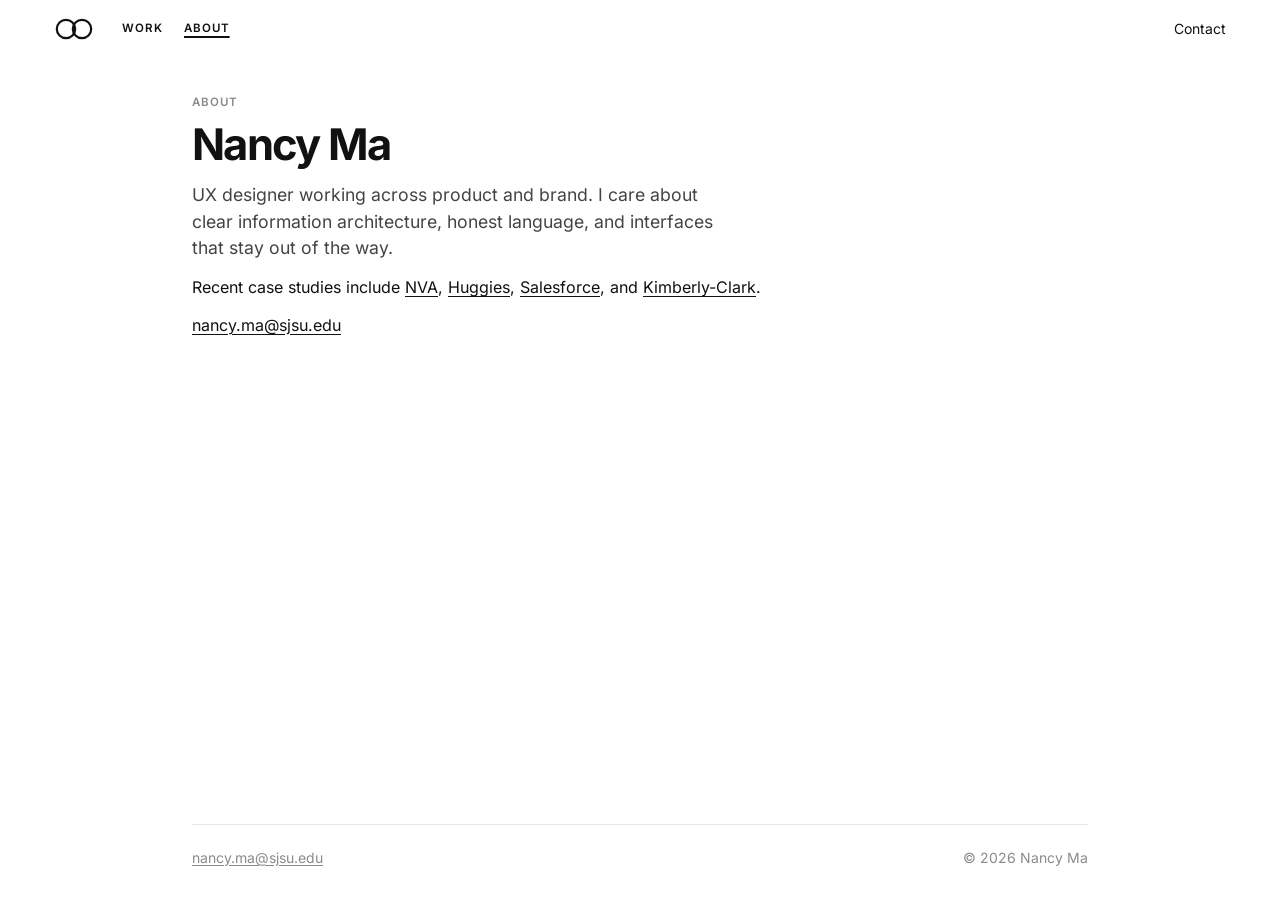
==== commit 52edfca8: "Restyle the homepage as a horizontal work board Match the editorial card-row layout, with NVA, Huggi" ====
--- a/portfolio/about.html
+++ b/portfolio/about.html
@@ -10,12 +10,18 @@
 <body>
   <a class="skip-link" href="#main">Skip to content</a>
 
-  <header class="site-header">
-    <a class="wordmark" href="index.html">Nancy Ma</a>
-    <nav class="site-nav" aria-label="Primary">
-      <a href="index.html#work">Work</a>
+  <header class="masthead">
+    <a class="logo" href="index.html" aria-label="Nancy Ma home">
+      <svg viewBox="0 0 40 24" width="40" height="24" aria-hidden="true">
+        <circle cx="12" cy="12" r="9.2" fill="none" stroke="currentColor" stroke-width="2.2"/>
+        <circle cx="28" cy="12" r="9.2" fill="none" stroke="currentColor" stroke-width="2.2"/>
+      </svg>
+    </a>
+    <nav class="masthead__nav" aria-label="Primary">
+      <a href="index.html">Work</a>
       <a href="about.html" aria-current="page">About</a>
     </nav>
+    <a class="masthead__contact" href="mailto:nancy.ma@sjsu.edu">Contact</a>
   </header>
 
   <main id="main" class="page">
--- a/portfolio/css/styles.css
+++ b/portfolio/css/styles.css
@@ -7,11 +7,13 @@
 }
 
 :root {
-  --bg: #f7f6f3;
-  --ink: #171717;
-  --muted: #6b6b6b;
-  --line: #e4e2dc;
+  --bg: #ffffff;
+  --ink: #111111;
+  --muted: #8a8a8a;
+  --line: #111111;
+  --cream: #f6f1e6;
   --font: "Inter", "Segoe UI", system-ui, sans-serif;
+  --gutter: clamp(1.25rem, 4.2vw, 4.75rem);
   --page: 42rem;
   --wide: 56rem;
 }
@@ -36,7 +38,7 @@
   color: var(--ink);
   font-family: var(--font);
   font-size: 1rem;
-  line-height: 1.55;
+  line-height: 1.5;
 }
 
 img {
@@ -49,7 +51,16 @@
   color: inherit;
 }
 
-a:focus-visible {
+button {
+  font: inherit;
+  color: inherit;
+  background: none;
+  border: 0;
+  cursor: pointer;
+}
+
+a:focus-visible,
+button:focus-visible {
   outline: 2px solid var(--ink);
   outline-offset: 3px;
 }
@@ -58,7 +69,7 @@
   position: absolute;
   left: 1rem;
   top: -3rem;
-  z-index: 10;
+  z-index: 20;
   padding: 0.5rem 0.75rem;
   background: var(--ink);
   color: var(--bg);
@@ -68,154 +79,275 @@
   top: 1rem;
 }
 
-.site-header,
-.site-footer,
-.hero,
-.work,
+.masthead {
+  display: flex;
+  align-items: center;
+  gap: 1.75rem;
+  padding: 1.05rem var(--gutter);
+}
+
+.logo {
+  display: flex;
+  color: var(--ink);
+  text-decoration: none;
+}
+
+.masthead__nav {
+  display: flex;
+  flex-wrap: wrap;
+  gap: 1.15rem 1.35rem;
+  font-size: 0.72rem;
+  font-weight: 600;
+  letter-spacing: 0.08em;
+  text-transform: uppercase;
+}
+
+.masthead__nav a {
+  text-decoration: none;
+}
+
+.masthead__nav a[aria-current="page"] {
+  text-decoration: underline;
+  text-underline-offset: 0.32em;
+  text-decoration-thickness: 1.5px;
+}
+
+.masthead__contact {
+  margin-left: auto;
+  font-size: 0.875rem;
+  text-decoration: none;
+}
+
+.masthead__contact:hover {
+  text-decoration: underline;
+  text-underline-offset: 0.2em;
+}
+
+.board-head {
+  display: flex;
+  align-items: center;
+  justify-content: space-between;
+  gap: 1rem;
+  padding: 1.6rem var(--gutter) 1.35rem;
+}
+
+.board-head h1,
+.page h1 {
+  font-size: clamp(2.1rem, 3.4vw, 2.85rem);
+  font-weight: 700;
+  letter-spacing: -0.04em;
+  line-height: 1;
+}
+
+.board-controls {
+  display: flex;
+  gap: 0.55rem;
+}
+
+.board-btn {
+  display: grid;
+  place-items: center;
+  width: 2.55rem;
+  height: 2.55rem;
+  border: 1.5px solid var(--ink);
+  border-radius: 999px;
+}
+
+.board-btn:hover:not(:disabled) {
+  background: var(--ink);
+  color: var(--bg);
+}
+
+.board-btn:disabled {
+  opacity: 0.28;
+  cursor: default;
+}
+
+.board {
+  padding-bottom: 4rem;
+}
+
+.board__track {
+  display: flex;
+  gap: 0.85rem;
+  overflow-x: auto;
+  scroll-snap-type: x mandatory;
+  scrollbar-width: none;
+  padding: 0 var(--gutter);
+}
+
+.board__track::-webkit-scrollbar {
+  display: none;
+}
+
+.cover {
+  flex: 0 0 min(20.5rem, 78vw);
+  scroll-snap-align: start;
+  text-decoration: none;
+}
+
+.cover__art {
+  position: relative;
+  aspect-ratio: 1;
+  overflow: hidden;
+  background: var(--cream);
+  color: var(--ink);
+}
+
+.cover__code {
+  position: absolute;
+  top: 0.85rem;
+  left: 0.95rem;
+  z-index: 2;
+  font-size: 0.68rem;
+  font-weight: 600;
+  letter-spacing: 0.08em;
+}
+
+.cover__mark {
+  position: absolute;
+  top: 0.7rem;
+  right: 0.8rem;
+  z-index: 2;
+}
+
+.cover__art h2 {
+  position: absolute;
+  left: 1rem;
+  top: 42%;
+  z-index: 2;
+  max-width: 8.6rem;
+  font-size: clamp(1.65rem, 2.1vw, 2.05rem);
+  font-weight: 700;
+  letter-spacing: -0.04em;
+  line-height: 1.02;
+}
+
+.cover__shape {
+  position: absolute;
+  z-index: 1;
+}
+
+.cover--nva {
+  background:
+    linear-gradient(var(--cream) 14%, transparent 14%),
+    #b7e3c4;
+}
+
+.cover--nva .cover__shape {
+  right: -6%;
+  bottom: -8%;
+  width: 68%;
+  aspect-ratio: 1;
+  background: #2f9a6a;
+  clip-path: polygon(30% 0, 70% 0, 100% 30%, 100% 70%, 70% 100%, 30% 100%, 0 70%, 0 30%);
+}
+
+.cover--huggies {
+  background:
+    linear-gradient(var(--cream) 14%, transparent 14%),
+    linear-gradient(90deg, #ef5a32 0 38%, #cfe3d6 38% 100%);
+}
+
+.cover--huggies .cover__shape {
+  right: 6%;
+  bottom: 8%;
+  width: 58%;
+  aspect-ratio: 1;
+  background: #f0b23a;
+  clip-path: polygon(
+    12% 0, 32% 0, 50% 28%, 68% 0, 88% 0, 62% 38%, 100% 38%, 100% 58%,
+    62% 58%, 88% 100%, 68% 100%, 50% 72%, 32% 100%, 12% 100%, 38% 58%,
+    0 58%, 0 38%, 38% 38%
+  );
+}
+
+.cover--salesforce {
+  background:
+    linear-gradient(var(--cream) 14%, transparent 14%),
+    #f0c53a;
+}
+
+.cover--salesforce .cover__shape {
+  right: -4%;
+  top: 22%;
+  width: 62%;
+  height: 78%;
+  background: #ef5a32;
+  clip-path: polygon(38% 0, 100% 0, 58% 42%, 86% 42%, 8% 100%, 42% 54%, 16% 54%);
+}
+
+.cover--kc {
+  background:
+    linear-gradient(var(--cream) 14%, transparent 14%),
+    #d9b8ea;
+}
+
+.cover--kc .cover__shape {
+  right: -2%;
+  top: 24%;
+  width: 58%;
+  height: 72%;
+  background: #3faf5a;
+  clip-path: polygon(38% 0, 100% 0, 58% 42%, 86% 42%, 8% 100%, 42% 54%, 16% 54%);
+}
+
+.cover--kc h2 {
+  max-width: 9.5rem;
+}
+
+.cover__pill {
+  display: inline-block;
+  margin: 0.85rem 0 0.45rem;
+  padding: 0.12rem 0.45rem;
+  border: 1.5px solid var(--ink);
+  border-radius: 999px;
+  font-size: 0.62rem;
+  font-weight: 700;
+  letter-spacing: 0.04em;
+}
+
+.cover__title {
+  font-size: 0.98rem;
+  font-weight: 700;
+  letter-spacing: -0.02em;
+  line-height: 1.28;
+}
+
+.cover__meta {
+  margin-top: 0.45rem;
+  color: var(--muted);
+  font-size: 0.8rem;
+}
+
+.cover:hover .cover__title,
+.cover:focus-visible .cover__title {
+  text-decoration: underline;
+  text-underline-offset: 0.16em;
+}
+
 .page {
-  width: min(var(--wide), calc(100% - 2.5rem));
-  margin-inline: auto;
-}
-
-.site-header {
-  display: flex;
-  align-items: baseline;
-  justify-content: space-between;
-  gap: 1.5rem;
-  padding: 1.75rem 0 1.5rem;
-}
-
-.wordmark {
-  font-weight: 600;
-  letter-spacing: -0.02em;
-  text-decoration: none;
-}
-
-.site-nav {
-  display: flex;
-  gap: 1.25rem;
-  font-size: 0.9375rem;
-}
-
-.site-nav a {
-  text-decoration: none;
-  color: var(--muted);
-}
-
-.site-nav a:hover,
-.site-nav a[aria-current="page"] {
-  color: var(--ink);
-}
-
-.site-nav a[aria-current="page"] {
-  text-decoration: underline;
-  text-underline-offset: 0.28em;
-}
-
-.hero {
-  padding: 4.5rem 0 3.5rem;
+  flex: 1;
+  width: min(var(--wide), calc(100% - 2 * var(--gutter)));
+  margin: 0 auto;
+  padding: 2.25rem 0 4rem;
 }
 
 .eyebrow {
   margin-bottom: 0.75rem;
   color: var(--muted);
-  font-size: 0.8125rem;
-  font-weight: 500;
+  font-size: 0.72rem;
+  font-weight: 600;
   letter-spacing: 0.08em;
   text-transform: uppercase;
 }
 
-h1 {
-  font-size: clamp(2.25rem, 5vw, 3.5rem);
-  font-weight: 560;
-  letter-spacing: -0.045em;
-  line-height: 1.05;
-}
-
 .lede {
   max-width: 34rem;
-  margin-top: 1.1rem;
-  color: var(--muted);
-  font-size: 1.125rem;
+  margin-top: 1rem;
+  color: #444;
+  font-size: 1.1rem;
   line-height: 1.5;
-}
-
-.work {
-  padding-bottom: 4rem;
-}
-
-.work h2 {
-  margin-bottom: 0.5rem;
-  font-size: 0.8125rem;
-  font-weight: 500;
-  letter-spacing: 0.08em;
-  text-transform: uppercase;
-  color: var(--muted);
-}
-
-.work-list {
-  list-style: none;
-  border-top: 1px solid var(--line);
-}
-
-.work-item {
-  display: grid;
-  grid-template-columns: minmax(0, 1fr) auto;
-  gap: 0.35rem 1.5rem;
-  padding: 1.4rem 0.15rem;
-  border-bottom: 1px solid var(--line);
-  text-decoration: none;
-}
-
-.work-item__top {
-  display: flex;
-  flex-wrap: wrap;
-  align-items: baseline;
-  gap: 0.5rem 1rem;
-}
-
-.work-item h3 {
-  font-size: 1.25rem;
-  font-weight: 560;
-  letter-spacing: -0.03em;
-}
-
-.work-item__type {
-  color: var(--muted);
-  font-size: 0.875rem;
-}
-
-.work-item__lede {
-  grid-column: 1;
-  max-width: 34rem;
-  color: var(--muted);
-  font-size: 0.9875rem;
-}
-
-.work-item__go {
-  grid-column: 2;
-  grid-row: 1 / span 2;
-  align-self: center;
-  color: var(--muted);
-  font-size: 1.125rem;
-  transition: transform 0.18s ease, color 0.18s ease;
-}
-
-.work-item:hover h3,
-.work-item:focus-visible h3 {
-  text-decoration: underline;
-  text-underline-offset: 0.18em;
-}
-
-.work-item:hover .work-item__go,
-.work-item:focus-visible .work-item__go {
-  color: var(--ink);
-  transform: translateX(4px);
-}
-
-.page {
-  flex: 1;
-  padding: 2.5rem 0 4rem;
 }
 
 .page p + p,
@@ -231,7 +363,7 @@
 .study h2 {
   margin-top: 2.25rem;
   font-size: 1rem;
-  font-weight: 600;
+  font-weight: 700;
   letter-spacing: -0.02em;
 }
 
@@ -249,14 +381,14 @@
   gap: 1rem;
   margin: 2rem 0 0.5rem;
   padding: 1.15rem 0;
-  border-top: 1px solid var(--line);
-  border-bottom: 1px solid var(--line);
+  border-top: 1px solid #e8e8e8;
+  border-bottom: 1px solid #e8e8e8;
 }
 
 .meta dt {
   color: var(--muted);
-  font-size: 0.75rem;
-  font-weight: 500;
+  font-size: 0.72rem;
+  font-weight: 600;
   letter-spacing: 0.08em;
   text-transform: uppercase;
 }
@@ -272,7 +404,7 @@
 
 .study img {
   width: 100%;
-  border: 1px solid var(--line);
+  border: 1px solid #e8e8e8;
   background: #fff;
 }
 
@@ -288,7 +420,7 @@
   gap: 1rem;
   margin-top: 3rem;
   padding-top: 1.15rem;
-  border-top: 1px solid var(--line);
+  border-top: 1px solid #e8e8e8;
   font-size: 0.9375rem;
 }
 
@@ -297,11 +429,13 @@
 }
 
 .site-footer {
+  width: min(var(--wide), calc(100% - 2 * var(--gutter)));
+  margin: 0 auto;
   display: flex;
   justify-content: space-between;
   gap: 1rem;
   padding: 1.35rem 0 2rem;
-  border-top: 1px solid var(--line);
+  border-top: 1px solid #e8e8e8;
   color: var(--muted);
   font-size: 0.875rem;
 }
@@ -310,29 +444,22 @@
   text-underline-offset: 0.16em;
 }
 
-@media (max-width: 640px) {
-  .site-header,
-  .site-footer,
-  .hero,
-  .work,
-  .page {
-    width: min(var(--wide), calc(100% - 2rem));
+@media (max-width: 720px) {
+  .masthead {
+    flex-wrap: wrap;
+    gap: 0.7rem 1rem;
   }
 
-  .hero {
-    padding: 2.75rem 0 2.25rem;
+  .masthead__contact {
+    margin-left: 0;
   }
 
-  .work-item {
-    grid-template-columns: 1fr;
+  .board-head {
+    padding-top: 1.1rem;
   }
 
-  .work-item__go {
-    display: none;
-  }
-
-  .site-footer {
-    flex-direction: column;
+  .cover {
+    flex-basis: min(17.5rem, 82vw);
   }
 }
 
@@ -340,8 +467,4 @@
   html {
     scroll-behavior: auto;
   }
-
-  .work-item__go {
-    transition: none;
-  }
-}
+}
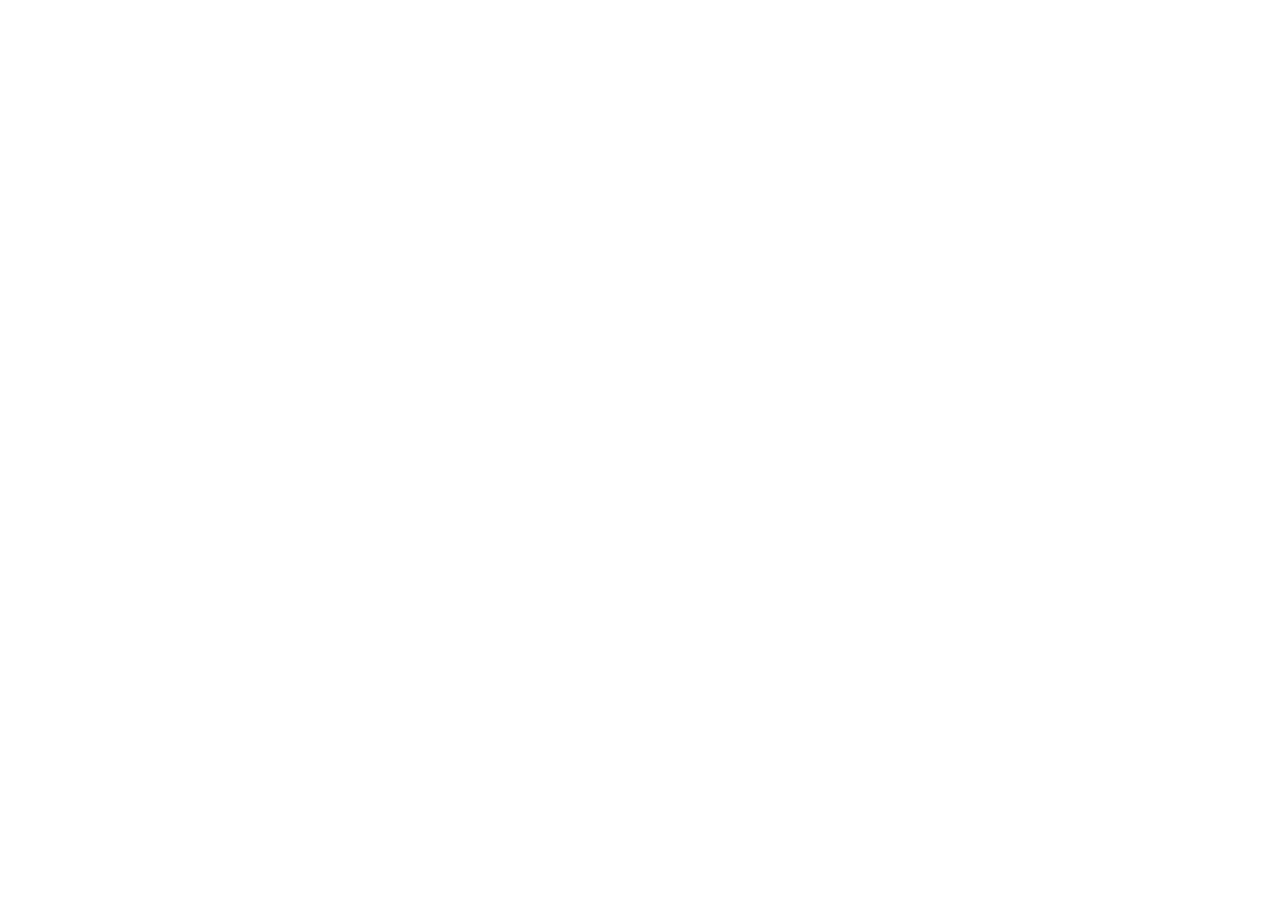
==== commit 8519dfef: "Clear the portfolio to a blank page Remove the homepage, about, and case-study UI so the site is an " ====
--- a/portfolio/about.html
+++ b/portfolio/about.html
@@ -3,52 +3,10 @@
 <head>
   <meta charset="UTF-8">
   <meta name="viewport" content="width=device-width, initial-scale=1.0">
-  <title>About — Nancy Ma</title>
-  <meta name="description" content="About Nancy Ma, UX designer.">
+  <title>Nancy Ma</title>
   <link rel="stylesheet" href="css/styles.css">
 </head>
 <body>
-  <a class="skip-link" href="#main">Skip to content</a>
-
-  <header class="masthead">
-    <a class="logo" href="index.html" aria-label="Nancy Ma home">
-      <svg viewBox="0 0 40 24" width="40" height="24" aria-hidden="true">
-        <circle cx="12" cy="12" r="9.2" fill="none" stroke="currentColor" stroke-width="2.2"/>
-        <circle cx="28" cy="12" r="9.2" fill="none" stroke="currentColor" stroke-width="2.2"/>
-      </svg>
-    </a>
-    <nav class="masthead__nav" aria-label="Primary">
-      <a href="index.html">Work</a>
-      <a href="about.html" aria-current="page">About</a>
-    </nav>
-    <a class="masthead__contact" href="mailto:nancy.ma@sjsu.edu">Contact</a>
-  </header>
-
-  <main id="main" class="page">
-    <p class="eyebrow">About</p>
-    <h1>Nancy Ma</h1>
-    <p class="lede">
-      UX designer working across product and brand. I care about clear
-      information architecture, honest language, and interfaces that stay
-      out of the way.
-    </p>
-    <p>
-      Recent case studies include
-      <a href="work/nva.html">NVA</a>,
-      <a href="work/huggies.html">Huggies</a>,
-      <a href="work/salesforce.html">Salesforce</a>, and
-      <a href="work/kimberly-clark.html">Kimberly-Clark</a>.
-    </p>
-    <p>
-      <a href="mailto:nancy.ma@sjsu.edu">nancy.ma@sjsu.edu</a>
-    </p>
-  </main>
-
-  <footer class="site-footer">
-    <a href="mailto:nancy.ma@sjsu.edu">nancy.ma@sjsu.edu</a>
-    <p>© <span id="year"></span> Nancy Ma</p>
-  </footer>
-
-  <script src="js/main.js"></script>
+  <main></main>
 </body>
 </html>
--- a/portfolio/css/styles.css
+++ b/portfolio/css/styles.css
@@ -1,23 +1,3 @@
-@font-face {
-  font-family: "Inter";
-  font-style: normal;
-  font-weight: 400 700;
-  font-display: swap;
-  src: url("../fonts/inter-latin.woff2") format("woff2");
-}
-
-:root {
-  --bg: #ffffff;
-  --ink: #111111;
-  --muted: #8a8a8a;
-  --line: #111111;
-  --cream: #f6f1e6;
-  --font: "Inter", "Segoe UI", system-ui, sans-serif;
-  --gutter: clamp(1.25rem, 4.2vw, 4.75rem);
-  --page: 42rem;
-  --wide: 56rem;
-}
-
 *,
 *::before,
 *::after {
@@ -26,445 +6,8 @@
   padding: 0;
 }
 
-html {
-  scroll-behavior: smooth;
-}
-
+html,
 body {
-  min-height: 100vh;
-  display: flex;
-  flex-direction: column;
-  background: var(--bg);
-  color: var(--ink);
-  font-family: var(--font);
-  font-size: 1rem;
-  line-height: 1.5;
-}
-
-img {
-  display: block;
-  max-width: 100%;
-  height: auto;
-}
-
-a {
-  color: inherit;
-}
-
-button {
-  font: inherit;
-  color: inherit;
-  background: none;
-  border: 0;
-  cursor: pointer;
-}
-
-a:focus-visible,
-button:focus-visible {
-  outline: 2px solid var(--ink);
-  outline-offset: 3px;
-}
-
-.skip-link {
-  position: absolute;
-  left: 1rem;
-  top: -3rem;
-  z-index: 20;
-  padding: 0.5rem 0.75rem;
-  background: var(--ink);
-  color: var(--bg);
-}
-
-.skip-link:focus {
-  top: 1rem;
-}
-
-.masthead {
-  display: flex;
-  align-items: center;
-  gap: 1.75rem;
-  padding: 1.05rem var(--gutter);
-}
-
-.logo {
-  display: flex;
-  color: var(--ink);
-  text-decoration: none;
-}
-
-.masthead__nav {
-  display: flex;
-  flex-wrap: wrap;
-  gap: 1.15rem 1.35rem;
-  font-size: 0.72rem;
-  font-weight: 600;
-  letter-spacing: 0.08em;
-  text-transform: uppercase;
-}
-
-.masthead__nav a {
-  text-decoration: none;
-}
-
-.masthead__nav a[aria-current="page"] {
-  text-decoration: underline;
-  text-underline-offset: 0.32em;
-  text-decoration-thickness: 1.5px;
-}
-
-.masthead__contact {
-  margin-left: auto;
-  font-size: 0.875rem;
-  text-decoration: none;
-}
-
-.masthead__contact:hover {
-  text-decoration: underline;
-  text-underline-offset: 0.2em;
-}
-
-.board-head {
-  display: flex;
-  align-items: center;
-  justify-content: space-between;
-  gap: 1rem;
-  padding: 1.6rem var(--gutter) 1.35rem;
-}
-
-.board-head h1,
-.page h1 {
-  font-size: clamp(2.1rem, 3.4vw, 2.85rem);
-  font-weight: 700;
-  letter-spacing: -0.04em;
-  line-height: 1;
-}
-
-.board-controls {
-  display: flex;
-  gap: 0.55rem;
-}
-
-.board-btn {
-  display: grid;
-  place-items: center;
-  width: 2.55rem;
-  height: 2.55rem;
-  border: 1.5px solid var(--ink);
-  border-radius: 999px;
-}
-
-.board-btn:hover:not(:disabled) {
-  background: var(--ink);
-  color: var(--bg);
-}
-
-.board-btn:disabled {
-  opacity: 0.28;
-  cursor: default;
-}
-
-.board {
-  padding-bottom: 4rem;
-}
-
-.board__track {
-  display: flex;
-  gap: 0.85rem;
-  overflow-x: auto;
-  scroll-snap-type: x mandatory;
-  scrollbar-width: none;
-  padding: 0 var(--gutter);
-}
-
-.board__track::-webkit-scrollbar {
-  display: none;
-}
-
-.cover {
-  flex: 0 0 min(20.5rem, 78vw);
-  scroll-snap-align: start;
-  text-decoration: none;
-}
-
-.cover__art {
-  position: relative;
-  aspect-ratio: 1;
-  overflow: hidden;
-  background: var(--cream);
-  color: var(--ink);
-}
-
-.cover__code {
-  position: absolute;
-  top: 0.85rem;
-  left: 0.95rem;
-  z-index: 2;
-  font-size: 0.68rem;
-  font-weight: 600;
-  letter-spacing: 0.08em;
-}
-
-.cover__mark {
-  position: absolute;
-  top: 0.7rem;
-  right: 0.8rem;
-  z-index: 2;
-}
-
-.cover__art h2 {
-  position: absolute;
-  left: 1rem;
-  top: 42%;
-  z-index: 2;
-  max-width: 8.6rem;
-  font-size: clamp(1.65rem, 2.1vw, 2.05rem);
-  font-weight: 700;
-  letter-spacing: -0.04em;
-  line-height: 1.02;
-}
-
-.cover__shape {
-  position: absolute;
-  z-index: 1;
-}
-
-.cover--nva {
-  background:
-    linear-gradient(var(--cream) 14%, transparent 14%),
-    #b7e3c4;
-}
-
-.cover--nva .cover__shape {
-  right: -6%;
-  bottom: -8%;
-  width: 68%;
-  aspect-ratio: 1;
-  background: #2f9a6a;
-  clip-path: polygon(30% 0, 70% 0, 100% 30%, 100% 70%, 70% 100%, 30% 100%, 0 70%, 0 30%);
-}
-
-.cover--huggies {
-  background:
-    linear-gradient(var(--cream) 14%, transparent 14%),
-    linear-gradient(90deg, #ef5a32 0 38%, #cfe3d6 38% 100%);
-}
-
-.cover--huggies .cover__shape {
-  right: 6%;
-  bottom: 8%;
-  width: 58%;
-  aspect-ratio: 1;
-  background: #f0b23a;
-  clip-path: polygon(
-    12% 0, 32% 0, 50% 28%, 68% 0, 88% 0, 62% 38%, 100% 38%, 100% 58%,
-    62% 58%, 88% 100%, 68% 100%, 50% 72%, 32% 100%, 12% 100%, 38% 58%,
-    0 58%, 0 38%, 38% 38%
-  );
-}
-
-.cover--salesforce {
-  background:
-    linear-gradient(var(--cream) 14%, transparent 14%),
-    #f0c53a;
-}
-
-.cover--salesforce .cover__shape {
-  right: -4%;
-  top: 22%;
-  width: 62%;
-  height: 78%;
-  background: #ef5a32;
-  clip-path: polygon(38% 0, 100% 0, 58% 42%, 86% 42%, 8% 100%, 42% 54%, 16% 54%);
-}
-
-.cover--kc {
-  background:
-    linear-gradient(var(--cream) 14%, transparent 14%),
-    #d9b8ea;
-}
-
-.cover--kc .cover__shape {
-  right: -2%;
-  top: 24%;
-  width: 58%;
-  height: 72%;
-  background: #3faf5a;
-  clip-path: polygon(38% 0, 100% 0, 58% 42%, 86% 42%, 8% 100%, 42% 54%, 16% 54%);
-}
-
-.cover--kc h2 {
-  max-width: 9.5rem;
-}
-
-.cover__pill {
-  display: inline-block;
-  margin: 0.85rem 0 0.45rem;
-  padding: 0.12rem 0.45rem;
-  border: 1.5px solid var(--ink);
-  border-radius: 999px;
-  font-size: 0.62rem;
-  font-weight: 700;
-  letter-spacing: 0.04em;
-}
-
-.cover__title {
-  font-size: 0.98rem;
-  font-weight: 700;
-  letter-spacing: -0.02em;
-  line-height: 1.28;
-}
-
-.cover__meta {
-  margin-top: 0.45rem;
-  color: var(--muted);
-  font-size: 0.8rem;
-}
-
-.cover:hover .cover__title,
-.cover:focus-visible .cover__title {
-  text-decoration: underline;
-  text-underline-offset: 0.16em;
-}
-
-.page {
-  flex: 1;
-  width: min(var(--wide), calc(100% - 2 * var(--gutter)));
-  margin: 0 auto;
-  padding: 2.25rem 0 4rem;
-}
-
-.eyebrow {
-  margin-bottom: 0.75rem;
-  color: var(--muted);
-  font-size: 0.72rem;
-  font-weight: 600;
-  letter-spacing: 0.08em;
-  text-transform: uppercase;
-}
-
-.lede {
-  max-width: 34rem;
-  margin-top: 1rem;
-  color: #444;
-  font-size: 1.1rem;
-  line-height: 1.5;
-}
-
-.page p + p,
-.page h2 + p,
-.page h2 + ul {
-  margin-top: 0.85rem;
-}
-
-.page p a {
-  text-underline-offset: 0.18em;
-}
-
-.study h2 {
-  margin-top: 2.25rem;
-  font-size: 1rem;
-  font-weight: 700;
-  letter-spacing: -0.02em;
-}
-
-.study ul {
-  padding-left: 1.15rem;
-}
-
-.study li + li {
-  margin-top: 0.4rem;
-}
-
-.meta {
-  display: grid;
-  grid-template-columns: repeat(auto-fit, minmax(8rem, 1fr));
-  gap: 1rem;
-  margin: 2rem 0 0.5rem;
-  padding: 1.15rem 0;
-  border-top: 1px solid #e8e8e8;
-  border-bottom: 1px solid #e8e8e8;
-}
-
-.meta dt {
-  color: var(--muted);
-  font-size: 0.72rem;
-  font-weight: 600;
-  letter-spacing: 0.08em;
-  text-transform: uppercase;
-}
-
-.meta dd {
-  margin-top: 0.2rem;
-  font-size: 0.9375rem;
-}
-
-.study figure {
-  margin: 1.75rem 0 0;
-}
-
-.study img {
-  width: 100%;
-  border: 1px solid #e8e8e8;
+  min-height: 100%;
   background: #fff;
 }
-
-.study figcaption {
-  margin-top: 0.55rem;
-  color: var(--muted);
-  font-size: 0.8125rem;
-}
-
-.study-nav {
-  display: flex;
-  justify-content: space-between;
-  gap: 1rem;
-  margin-top: 3rem;
-  padding-top: 1.15rem;
-  border-top: 1px solid #e8e8e8;
-  font-size: 0.9375rem;
-}
-
-.study-nav a {
-  text-underline-offset: 0.18em;
-}
-
-.site-footer {
-  width: min(var(--wide), calc(100% - 2 * var(--gutter)));
-  margin: 0 auto;
-  display: flex;
-  justify-content: space-between;
-  gap: 1rem;
-  padding: 1.35rem 0 2rem;
-  border-top: 1px solid #e8e8e8;
-  color: var(--muted);
-  font-size: 0.875rem;
-}
-
-.site-footer a {
-  text-underline-offset: 0.16em;
-}
-
-@media (max-width: 720px) {
-  .masthead {
-    flex-wrap: wrap;
-    gap: 0.7rem 1rem;
-  }
-
-  .masthead__contact {
-    margin-left: 0;
-  }
-
-  .board-head {
-    padding-top: 1.1rem;
-  }
-
-  .cover {
-    flex-basis: min(17.5rem, 82vw);
-  }
-}
-
-@media (prefers-reduced-motion: reduce) {
-  html {
-    scroll-behavior: auto;
-  }
-}
